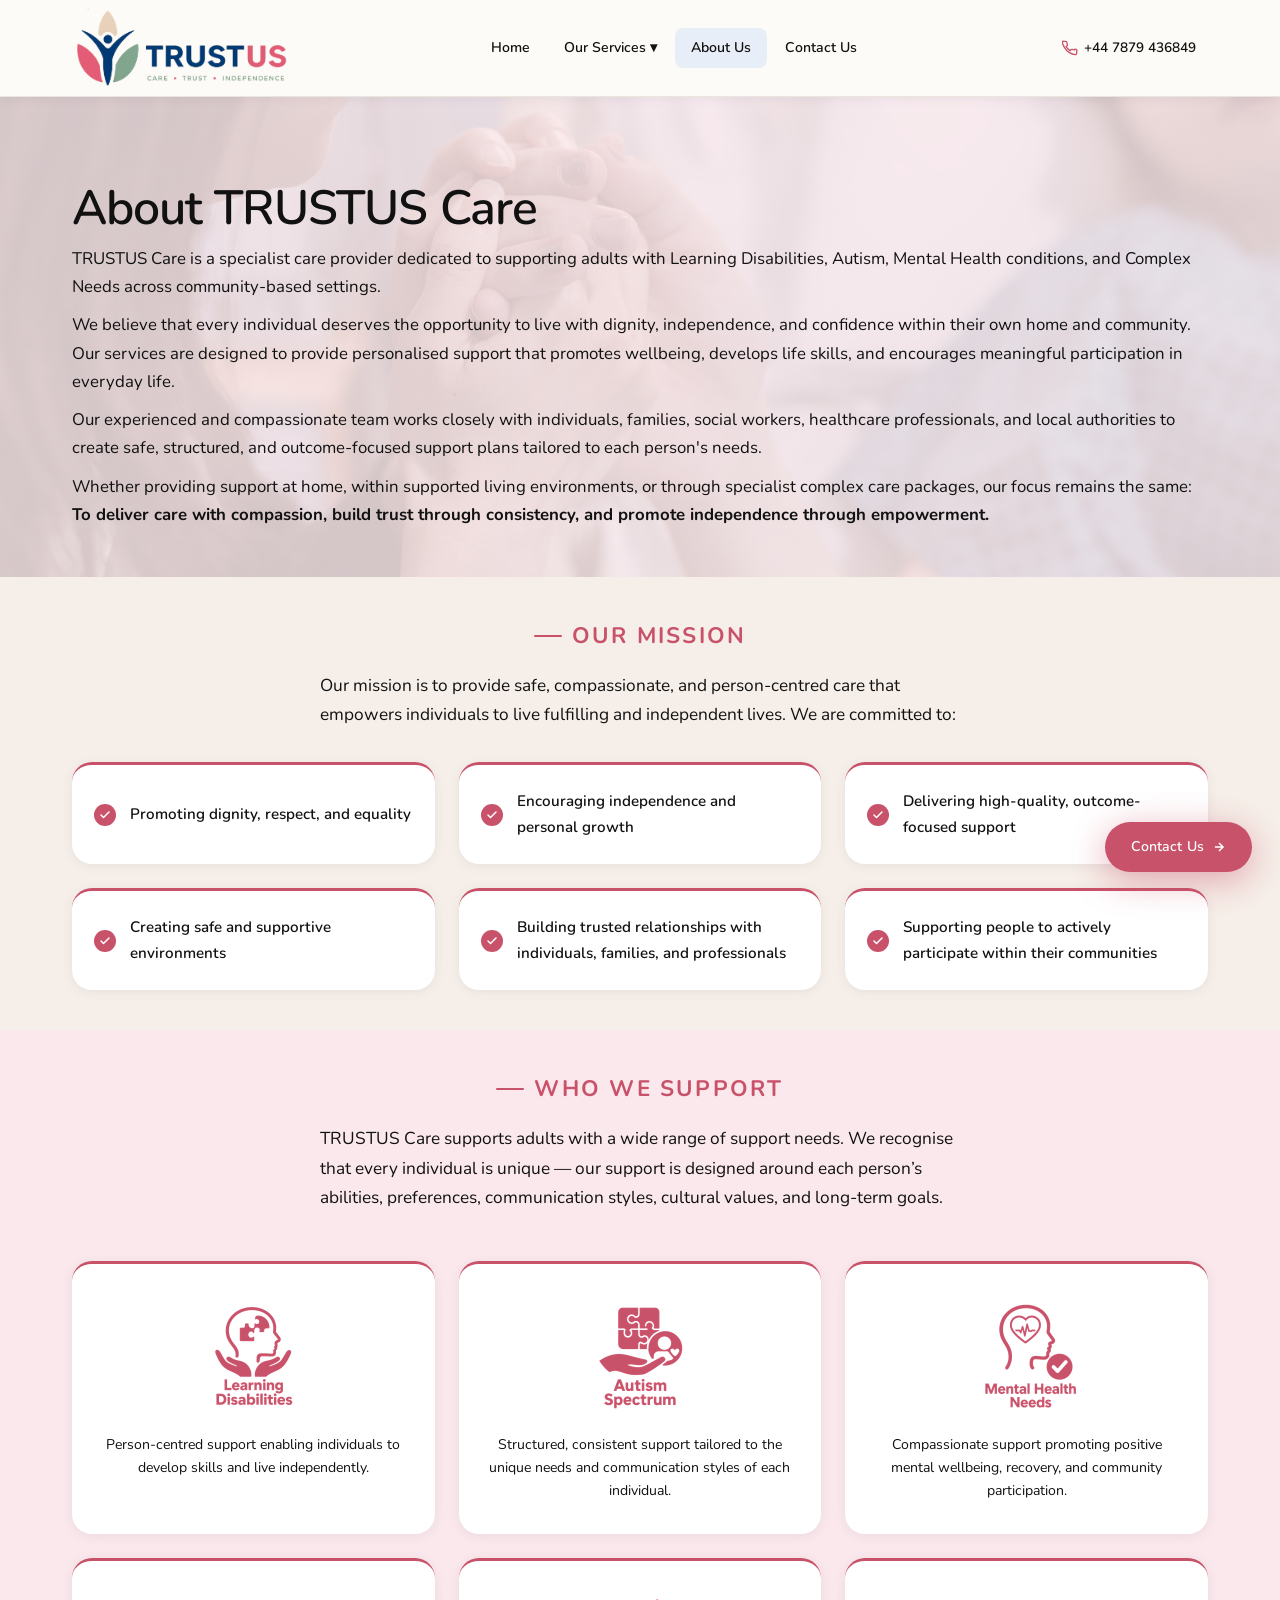
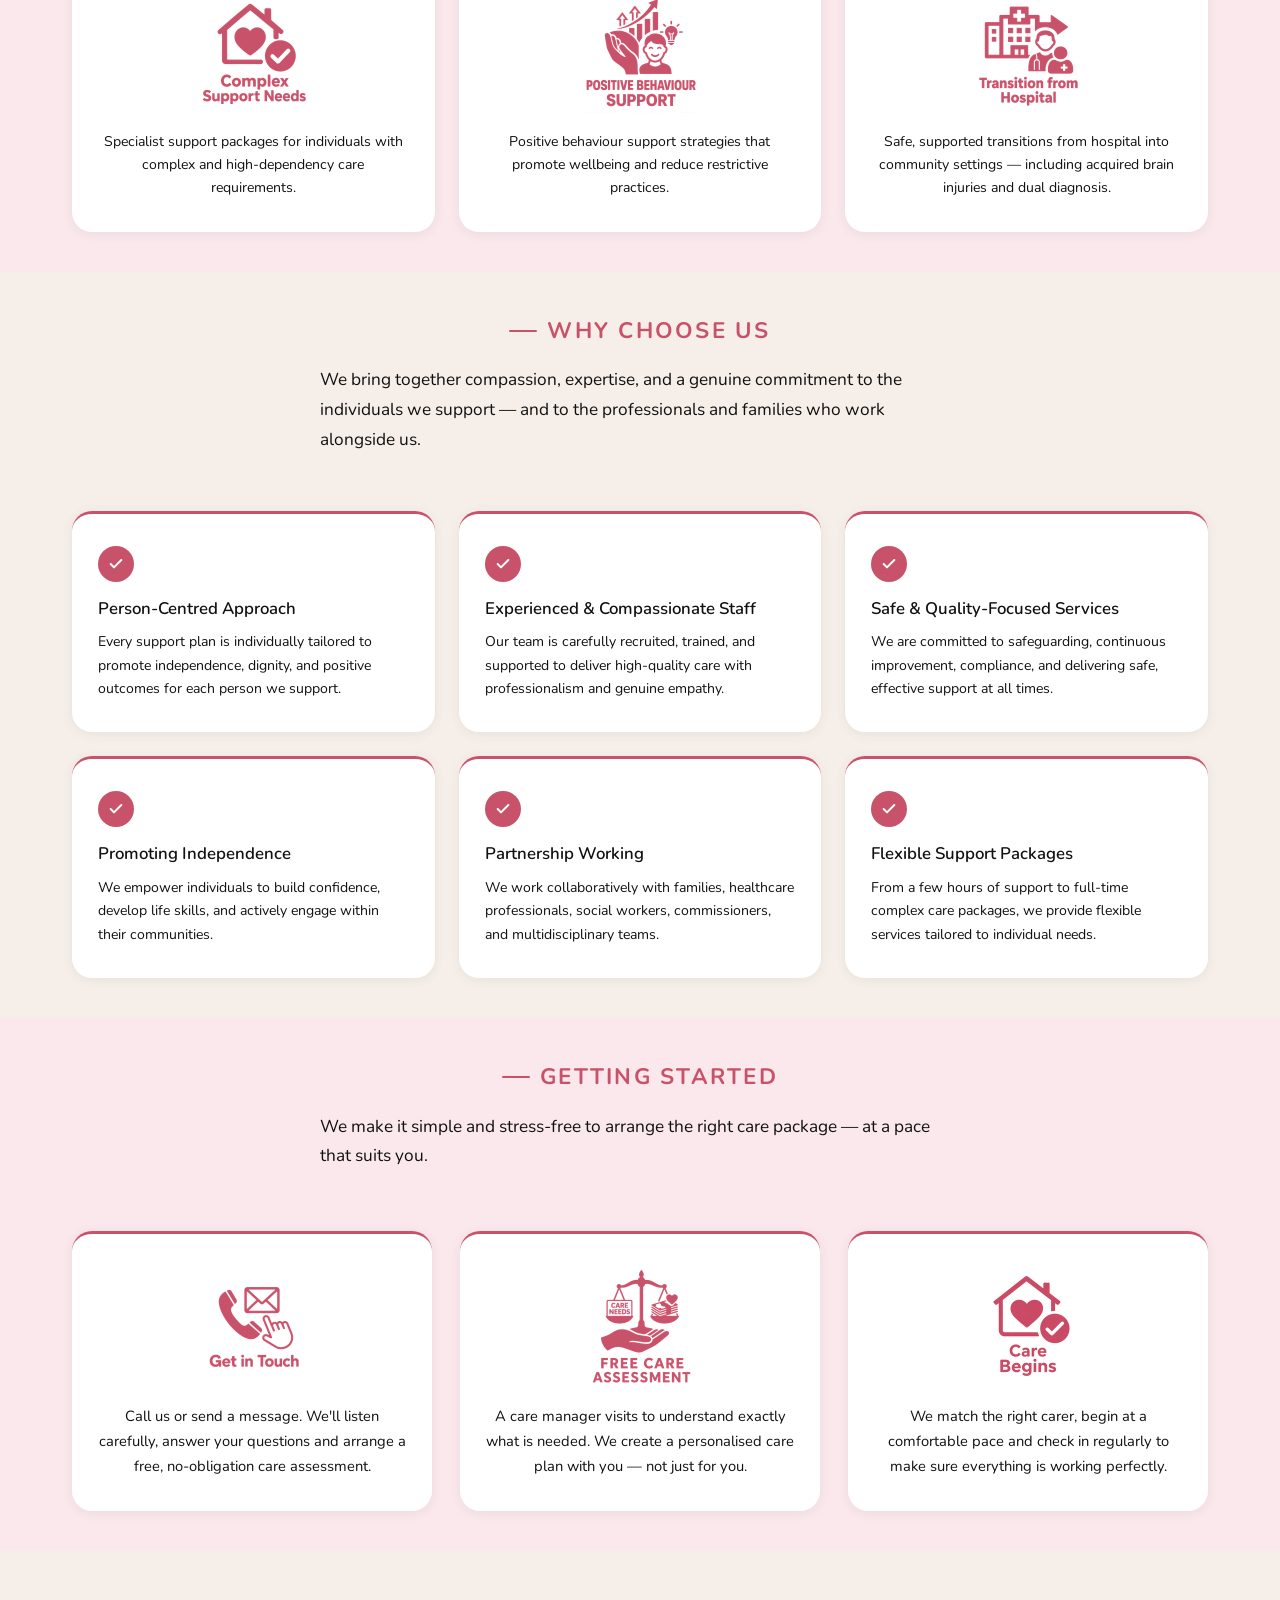
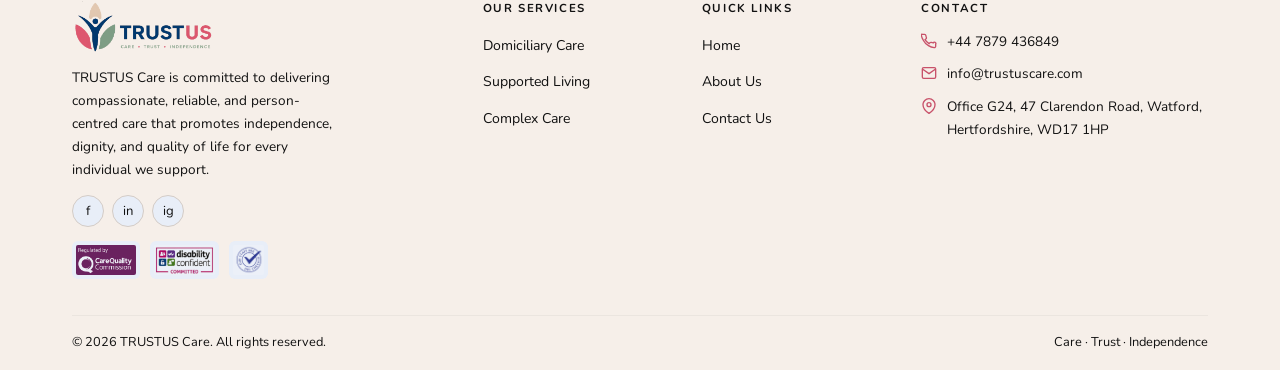
==== about-us.html @ 7d9f395f "update contact phone and office address" ====
<!DOCTYPE html>
<html lang="en">
<head>
  <meta charset="UTF-8">
  <meta name="viewport" content="width=device-width, initial-scale=1.0">
  <title>About Us &mdash; TRUSTUS Care</title>
  <link rel="preconnect" href="https://fonts.googleapis.com">
  <link rel="preconnect" href="https://fonts.gstatic.com" crossorigin>
  <link href="https://fonts.googleapis.com/css2?family=Nunito:wght@300;400;500;600;700&display=swap" rel="stylesheet">
  <link rel="icon" type="image/png" sizes="32x32" href="images/favicon-32.png">
  <link rel="apple-touch-icon" sizes="180x180" href="images/favicon-180.png">
  <link rel="stylesheet" href="css/styles.css?v=4">
</head>
<body>

<!-- NAV -->
<nav class="nav">
  <div class="nav-inner">
    <a class="nav-logo" href="index.html"><img src="images/logo.png" alt="TRUSTUS Care"></a>
    <ul class="nav-links">
      <li><a href="index.html">Home</a></li>
      <li class="has-dropdown">
        <button>Our Services &#9662;</button>
        <div class="dropdown-menu">
          <a href="domiciliary-care.html">Domiciliary Care</a>
          <a href="supported-living.html">Supported Living</a>
          <a href="complex-care.html">Complex Care</a>
        </div>
      </li>
      <li><a href="about-us.html" class="active">About Us</a></li>
      <li><a href="contact-us.html">Contact Us</a></li>
    </ul>
    <div class="nav-actions">
      <a class="nav-phone" href="tel:+44 7879 436849">
        <svg width="16" height="16" fill="none" stroke="currentColor" stroke-width="2" viewBox="0 0 24 24"><path d="M22 16.92v3a2 2 0 01-2.18 2 19.79 19.79 0 01-8.63-3.07A19.5 19.5 0 013.4 10.81 19.79 19.79 0 01.33 2.22 2 2 0 012.31 2h3a2 2 0 012 1.72 12.84 12.84 0 00.7 2.81 2 2 0 01-.45 2.11L6.09 9.91a16 16 0 006 6l1.27-1.27a2 2 0 012.11-.45 12.84 12.84 0 002.81.7A2 2 0 0122 16.92z"/></svg>
        +44 7879 436849
      </a>
      <button class="hamburger" id="hamburger" aria-label="Open menu"><span></span><span></span><span></span></button>
    </div>
  </div>
</nav>

<!-- MOBILE NAV -->
<div class="mobile-nav" id="mobileNav">
  <div class="mobile-nav-header">
    <img src="images/logo.png" alt="TRUSTUS Care">
    <button class="mobile-nav-close" id="mobileClose">&times;</button>
  </div>
  <nav class="mobile-nav-links">
    <a href="index.html">Home</a>
    <button id="mobileServicesBtn">Our Services &#9662;</button>
    <div class="mobile-submenu" id="mobileSubmenu">
      <a href="domiciliary-care.html">Domiciliary Care</a>
      <a href="supported-living.html">Supported Living</a>
      <a href="complex-care.html">Complex Care</a>
    </div>
    <a href="about-us.html">About Us</a>
    <a href="contact-us.html">Contact Us</a>
  </nav>
  <div class="mobile-nav-actions">
    <a href="tel:+44 7879 436849" class="btn-secondary btn-lg">Call Us Now</a>
  </div>
</div>

<!-- PAGE HERO -->
<section class="page-hero">
  <div class="page-hero-slides">
    <div class="page-hero-slide active" style="background-image:url('images/care-new6.jpg')"></div>
    <div class="page-hero-slide" style="background-image:url('images/care-new7.jpg')"></div>
    <div class="page-hero-slide" style="background-image:url('images/care-new8.jpg')"></div>
  </div>
  <div class="page-hero-overlay"></div>
  <div class="page-hero-content">
    <h1>About TRUSTUS Care</h1>
    <p>TRUSTUS Care is a specialist care provider dedicated to supporting adults with Learning Disabilities, Autism, Mental Health conditions, and Complex Needs across community-based settings.</p>
    <p>We believe that every individual deserves the opportunity to live with dignity, independence, and confidence within their own home and community. Our services are designed to provide personalised support that promotes wellbeing, develops life skills, and encourages meaningful participation in everyday life.</p>
    <p>Our experienced and compassionate team works closely with individuals, families, social workers, healthcare professionals, and local authorities to create safe, structured, and outcome-focused support plans tailored to each person's needs.</p>
    <p>Whether providing support at home, within supported living environments, or through specialist complex care packages, our focus remains the same: <strong>To deliver care with compassion, build trust through consistency, and promote independence through empowerment.</strong></p>
  </div>
</section>

<!-- OUR MISSION -->
<section class="section" style="background:var(--bg-soft);">
  <div class="container">
    <div class="section-header">
      <span class="eyebrow">Our Mission</span>
      <p>Our mission is to provide safe, compassionate, and person-centred care that empowers individuals to live fulfilling and independent lives. We are committed to:</p>
    </div>
    <div class="check-cards-grid" style="margin-top:32px;">
      <div class="check-card">Promoting dignity, respect, and equality</div>
      <div class="check-card">Encouraging independence and personal growth</div>
      <div class="check-card">Delivering high-quality, outcome-focused support</div>
      <div class="check-card">Creating safe and supportive environments</div>
      <div class="check-card">Building trusted relationships with individuals, families, and professionals</div>
      <div class="check-card">Supporting people to actively participate within their communities</div>
    </div>
  </div>
</section>

<!-- WHO WE SUPPORT -->
<section class="section" style="background:var(--terracotta-soft);">
  <div class="container">
    <div class="section-header">
      <span class="eyebrow">Who We Support</span>
      <p>TRUSTUS Care supports adults with a wide range of support needs. We recognise that every individual is unique &mdash; our support is designed around each person&rsquo;s abilities, preferences, communication styles, cultural values, and long-term goals.</p>
    </div>
    <div class="support-grid" style="margin-top:48px;">
      <div class="support-card">
        <img src="images/icon-learning.png" alt="">
        <p>Person-centred support enabling individuals to develop skills and live independently.</p>
      </div>
      <div class="support-card">
        <img src="images/icon-autism.png" alt="">
        <p>Structured, consistent support tailored to the unique needs and communication styles of each individual.</p>
      </div>
      <div class="support-card">
        <img src="images/icon-mental-health.png" alt="">
        <p>Compassionate support promoting positive mental wellbeing, recovery, and community participation.</p>
      </div>
      <div class="support-card">
        <img src="images/icon-complex-support.png" alt="">
        <p>Specialist support packages for individuals with complex and high-dependency care requirements.</p>
      </div>
      <div class="support-card">
        <img src="images/icon-behaviour.png" alt="">
        <p>Positive behaviour support strategies that promote wellbeing and reduce restrictive practices.</p>
      </div>
      <div class="support-card">
        <img src="images/icon-transition.png" alt="">
        <p>Safe, supported transitions from hospital into community settings &mdash; including acquired brain injuries and dual diagnosis.</p>
      </div>
    </div>
  </div>
</section>

<!-- WHY CHOOSE US -->
<section class="section" style="background:var(--bg-soft);">
  <div class="container">
    <div class="section-header">
      <span class="eyebrow">Why Choose Us</span>
      <p>We bring together compassion, expertise, and a genuine commitment to the individuals we support &mdash; and to the professionals and families who work alongside us.</p>
    </div>
    <div class="values-grid">
      <div class="value-card">
        <h4>Person-Centred Approach</h4>
        <p>Every support plan is individually tailored to promote independence, dignity, and positive outcomes for each person we support.</p>
      </div>
      <div class="value-card">
        <h4>Experienced &amp; Compassionate Staff</h4>
        <p>Our team is carefully recruited, trained, and supported to deliver high-quality care with professionalism and genuine empathy.</p>
      </div>
      <div class="value-card">
        <h4>Safe &amp; Quality-Focused Services</h4>
        <p>We are committed to safeguarding, continuous improvement, compliance, and delivering safe, effective support at all times.</p>
      </div>
      <div class="value-card">
        <h4>Promoting Independence</h4>
        <p>We empower individuals to build confidence, develop life skills, and actively engage within their communities.</p>
      </div>
      <div class="value-card">
        <h4>Partnership Working</h4>
        <p>We work collaboratively with families, healthcare professionals, social workers, commissioners, and multidisciplinary teams.</p>
      </div>
      <div class="value-card">
        <h4>Flexible Support Packages</h4>
        <p>From a few hours of support to full-time complex care packages, we provide flexible services tailored to individual needs.</p>
      </div>
    </div>
  </div>
</section>



<!-- GETTING STARTED -->
<section class="section" style="background:var(--terracotta-soft);">
  <div class="container">
    <div class="section-header">
      <span class="eyebrow">Getting Started</span>
      <p>We make it simple and stress-free to arrange the right care package &mdash; at a pace that suits you.</p>
    </div>
    <div class="process-grid">
      <div class="process-step">
        <div class="step-num">1</div>
        <div class="process-step-icon"><img src="images/icon-get-in-touch.png" alt=""></div>
        <p>Call us or send a message. We'll listen carefully, answer your questions and arrange a free, no-obligation care assessment.</p>
      </div>
      <div class="process-step">
        <div class="step-num">2</div>
        <div class="process-step-icon"><img src="images/icon-free-assessment.png" alt=""></div>
        <p>A care manager visits to understand exactly what is needed. We create a personalised care plan with you &mdash; not just for you.</p>
      </div>
      <div class="process-step">
        <div class="step-num">3</div>
        <div class="process-step-icon"><img src="images/icon-care-begins-2.png" alt=""></div>
        <p>We match the right carer, begin at a comfortable pace and check in regularly to make sure everything is working perfectly.</p>
      </div>
    </div>
  </div>
</section>


<!-- FOOTER -->
<footer class="footer">
  <div class="container">
    <div class="footer-grid">
      <div class="footer-brand">
        <img src="images/logo.png" alt="TRUSTUS Care" class="footer-logo-img">
        <p>TRUSTUS Care is committed to delivering compassionate, reliable, and person-centred care that promotes independence, dignity, and quality of life for every individual we support.</p>
        <div class="social-links">
          <a href="#" class="social-link" aria-label="Facebook">f</a>
          <a href="#" class="social-link" aria-label="LinkedIn">in</a>
          <a href="#" class="social-link" aria-label="Instagram">ig</a>
        </div>
        <div class="footer-badges">
          <img src="images/badge-cqc.png" alt="Regulated by Care Quality Commission" class="footer-badge">
          <img src="images/badge-disability.png" alt="Disability Confident Committed" class="footer-badge">
          <img src="images/badge-dbs.png" alt="DBS Checked" class="footer-badge">
        </div>
      </div>
      <div class="footer-col">
        <h5>Our Services</h5>
        <ul>
          <li><a href="domiciliary-care.html">Domiciliary Care</a></li>
          <li><a href="supported-living.html">Supported Living</a></li>
          <li><a href="complex-care.html">Complex Care</a></li>
        </ul>
      </div>
      <div class="footer-col">
        <h5>Quick Links</h5>
        <ul>
          <li><a href="index.html">Home</a></li>
          <li><a href="about-us.html">About Us</a></li>
          <li><a href="contact-us.html">Contact Us</a></li>
        </ul>
      </div>
      <div class="footer-col">
        <h5>Contact</h5>
        <div class="footer-contact">
          <div class="footer-contact-item">
            <svg width="16" height="16" fill="none" stroke="currentColor" stroke-width="2" viewBox="0 0 24 24"><path d="M22 16.92v3a2 2 0 01-2.18 2 19.79 19.79 0 01-8.63-3.07A19.5 19.5 0 013.4 10.81 19.79 19.79 0 01.33 2.22 2 2 0 012.31 2h3a2 2 0 012 1.72 12.84 12.84 0 00.7 2.81 2 2 0 01-.45 2.11L6.09 9.91a16 16 0 006 6l1.27-1.27a2 2 0 012.11-.45 12.84 12.84 0 002.81.7A2 2 0 0122 16.92z"/></svg>
            <a href="tel:+44 7879 436849">+44 7879 436849</a>
          </div>
          <div class="footer-contact-item">
            <svg width="16" height="16" fill="none" stroke="currentColor" stroke-width="2" viewBox="0 0 24 24"><path d="M4 4h16c1.1 0 2 .9 2 2v12c0 1.1-.9 2-2 2H4c-1.1 0-2-.9-2-2V6c0-1.1.9-2 2-2z"/><polyline points="22,6 12,13 2,6"/></svg>
            <a href="mailto:info@trustuscare.com">info@trustuscare.com</a>
          </div>
          <div class="footer-contact-item">
            <svg width="16" height="16" fill="none" stroke="currentColor" stroke-width="2" viewBox="0 0 24 24"><path d="M21 10c0 7-9 13-9 13s-9-6-9-13a9 9 0 0118 0z"/><circle cx="12" cy="10" r="3"/></svg>
            <span>Office G24, 47 Clarendon Road, Watford, Hertfordshire, WD17 1HP</span>
          </div>
        </div>
      </div>
    </div>
    <div class="footer-bottom">
      <p>&copy; 2026 TRUSTUS Care. All rights reserved.</p>
      <p>Care &middot; Trust &middot; Independence</p>
    </div>
  </div>
</footer>

<div class="lightbox" id="lightbox">
  <button class="lightbox-close" id="lightboxClose">&times;</button>
  <button class="lightbox-prev" id="lightboxPrev">&#8249;</button>
  <img class="lightbox-img" id="lightboxImg" src="" alt="">
  <button class="lightbox-next" id="lightboxNext">&#8250;</button>
  <span class="lightbox-counter" id="lightboxCounter"></span>
</div>

<a href="contact-us.html" class="float-cta">Contact Us <svg width="14" height="14" fill="none" stroke="currentColor" stroke-width="2.5" viewBox="0 0 24 24"><path d="M5 12h14M12 5l7 7-7 7"/></svg></a>
<script src="js/main.js"></script>
</body>
</html>
---- css/styles.css ----
/* ============================================================
   TRUSTUS Care — styles.css  (redesign-v2)
   Navy #1C2B4A · Rose #C8526A · Blush #FAE8EC
   ============================================================ */

/* ── Reset & Base ───────────────────────────────────────────── */
*, *::before, *::after { box-sizing: border-box; margin: 0; padding: 0; }

:root {
  --navy:           #111111;
  --navy-deep:      #111D33;
  --forest:         #111111;
  --navy-soft:      #E8EEF8;
  --terracotta:     #C8526A;
  --terracotta-deep:#b04460;
  --terracotta-soft:#FAE8EC;
  --sage:           #E07A90;
  --sage-soft:      #FAE8EC;
  --beige:          #E07A90;
  --cream:          #FDF8F5;
  --ink:            #111111;
  --ink-2:          #111111;
  --ink-3:          #111111;
  --mute:           #444444;
  --bg:             #FDF8F5;
  --bg-soft:        #F6EFE9;
  --line:           #EBE5DF;
  --line-2:         #D4CCC6;
  --radius-sm:      6px;
  --radius:         12px;
  --radius-lg:      20px;
  --shadow-sm:      0 2px 12px rgba(28,43,74,.07);
  --shadow-md:      0 8px 32px rgba(28,43,74,.12);
  --shadow-lg:      0 20px 60px rgba(28,43,74,.18);
  --transition:     0.28s cubic-bezier(0.4, 0, 0.2, 1);
}

html { scroll-behavior: smooth; scroll-padding-top: 88px; overflow-x: hidden; }

body {
  font-family: 'Nunito', sans-serif;
  font-size: 17px;
  line-height: 1.68;
  color: var(--ink);
  background: var(--bg);
  -webkit-font-smoothing: antialiased;
  overflow-x: hidden;
}

img { max-width: 100%; display: block; }
a { color: inherit; text-decoration: none; }
ul { list-style: none; }
button { font-family: inherit; cursor: pointer; border: none; background: none; }

/* ── Typography ─────────────────────────────────────────────── */
h1 {
  font-family: 'Nunito', sans-serif;
  font-size: clamp(2.4rem, 5vw, 4rem);
  font-weight: 600; line-height: 1.1; letter-spacing: -0.02em;
}
h1 em { font-style: italic; color: var(--beige); }

h2 {
  font-family: 'Nunito', sans-serif;
  font-size: clamp(1.9rem, 3.2vw, 2.7rem);
  font-weight: 600; line-height: 1.18; letter-spacing: -0.02em;
}

h3 { font-family: 'Nunito', sans-serif; font-size: 1.3rem; font-weight: 600; line-height: 1.3; }
h4 { font-family: 'Nunito', sans-serif; font-size: 1.05rem; font-weight: 600; line-height: 1.35; }
h5 { font-family: 'Nunito', sans-serif; font-size: 0.72rem; font-weight: 700; text-transform: uppercase; letter-spacing: 0.14em; }

.eyebrow {
  display: inline-flex; align-items: center; gap: 10px;
  font-size: 1.4rem; font-weight: 700;
  text-transform: uppercase; letter-spacing: 0.1em;
  color: var(--terracotta); margin-bottom: 16px;
}
.eyebrow::before {
  content: '';
  display: inline-block; width: 28px; height: 2px;
  background: currentColor; border-radius: 2px; flex-shrink: 0;
}

/* ── Layout ─────────────────────────────────────────────────── */
.container { max-width: 1200px; margin: 0 auto; padding: 0 32px; }
.section    { padding: 40px 0; }
.section-sm { padding: 64px 0; }

.section-navy {
  background: var(--sage-soft);
}
.section-navy .section-header h2,
.section-navy .process-step h4 { color: var(--navy); }
.section-navy .section-header p,
.section-navy .process-step p  { color: var(--ink-3); }
.section-navy .eyebrow { color: var(--sage); }
.section-navy .eyebrow::before { background: var(--sage); }
.section-navy .process-step-icon img { filter: none; opacity: 1; }
.section-navy .process-step-icon svg { stroke: var(--sage); }

/* ── Section Header ─────────────────────────────────────────── */
.section-header { max-width: 640px; margin: 0 auto; text-align: center; }
.section-header h2 { color: var(--navy); margin-bottom: 14px; }
.section-header p { color: var(--ink-3); font-size: 1.08rem; line-height: 1.72; text-align: left; }
.section-header-left { max-width: 100%; text-align: left; }

/* ── Buttons ─────────────────────────────────────────────────── */
.btn-primary {
  display: inline-flex; align-items: center; gap: 8px;
  background: var(--terracotta); color: #fff;
  padding: 13px 32px; border-radius: 50px;
  font-size: 0.9rem; font-weight: 600; letter-spacing: 0.01em;
  transition: background var(--transition), transform var(--transition), box-shadow var(--transition);
}
.btn-primary:hover {
  background: var(--terracotta-deep);
  transform: translateY(-2px);
  box-shadow: 0 12px 32px rgba(200,82,106,.42);
}

.btn-secondary {
  display: inline-flex; align-items: center; gap: 8px;
  background: transparent; color: var(--navy);
  border: 1.5px solid var(--line-2);
  padding: 12px 30px; border-radius: 50px;
  font-size: 0.9rem; font-weight: 600; letter-spacing: 0.01em;
  transition: border-color var(--transition), background var(--transition), transform var(--transition);
}
.btn-secondary:hover { border-color: var(--navy); background: var(--navy-soft); transform: translateY(-2px); }

.btn-ghost-dark {
  display: inline-flex; align-items: center; gap: 8px;
  background: transparent; color: #fff;
  border: 1.5px solid rgba(255,255,255,.38);
  padding: 12px 30px; border-radius: 50px;
  font-size: 0.9rem; font-weight: 600; letter-spacing: 0.01em;
  transition: background var(--transition), border-color var(--transition), transform var(--transition);
}
.btn-ghost-dark:hover { background: rgba(255,255,255,.1); border-color: rgba(255,255,255,.7); transform: translateY(-2px); }

.btn-lg { padding: 16px 40px; font-size: 0.95rem; }

/* ── NAV ─────────────────────────────────────────────────────── */
.nav {
  position: sticky; top: 0; z-index: 1000;
  background: rgba(253,251,248,.96);
  backdrop-filter: blur(16px);
  border-bottom: 1px solid var(--line);
  box-shadow: 0 1px 12px rgba(28,43,74,.06);
}
.nav-inner {
  display: flex; align-items: center; justify-content: space-between;
  gap: 24px; height: 96px; padding: 0 32px;
  max-width: 1200px; margin: 0 auto;
}
.nav-logo img { height: 86px; width: auto; object-fit: contain; mix-blend-mode: multiply; }

.nav-links { display: flex; align-items: center; gap: 2px; list-style: none; }
.nav-links > li > a,
.nav-links > li > button {
  display: flex; align-items: center; gap: 4px;
  padding: 8px 16px; border-radius: 8px;
  font-size: 0.88rem; font-weight: 600; color: var(--ink-2);
  transition: background var(--transition), color var(--transition);
  white-space: nowrap;
}
.nav-links > li > a:hover,
.nav-links > li > button:hover,
.nav-links > li > a.active { background: var(--navy-soft); color: var(--navy); }

/* Dropdown */
.has-dropdown { position: relative; }
.dropdown-menu {
  position: absolute; top: 100%; left: 0;
  background: #fff; border: 1px solid var(--line);
  border-radius: var(--radius); box-shadow: var(--shadow-md);
  min-width: 224px; padding: 8px; padding-top: 16px;
  opacity: 0; visibility: hidden; transform: translateY(-6px);
  transition: opacity var(--transition), transform var(--transition), visibility var(--transition);
  z-index: 200;
}
.has-dropdown:hover .dropdown-menu,
.has-dropdown.open .dropdown-menu { opacity: 1; visibility: visible; transform: translateY(0); }
.dropdown-menu a {
  display: block; padding: 10px 14px; border-radius: 8px;
  font-size: 0.87rem; font-weight: 600; color: var(--ink-2);
  transition: background var(--transition), color var(--transition);
}
.dropdown-menu a:hover { background: var(--navy-soft); color: var(--navy); }

.nav-actions { display: flex; align-items: center; gap: 10px; flex-shrink: 0; }
.nav-phone {
  display: flex; align-items: center; gap: 6px;
  font-size: 0.85rem; font-weight: 600; color: var(--ink-2);
  padding: 8px 12px; border-radius: 8px; white-space: nowrap;
  transition: color var(--transition);
}
.nav-phone:hover { color: var(--navy); }
.nav-phone svg { color: var(--terracotta); flex-shrink: 0; }

.hamburger { display: none; flex-direction: column; gap: 5px; padding: 8px; border-radius: 6px; }
.hamburger span { display: block; width: 22px; height: 2px; background: var(--ink); border-radius: 2px; transition: var(--transition); }

/* ── MOBILE NAV ─────────────────────────────────────────────── */
.mobile-nav {
  display: none; position: fixed; inset: 0; z-index: 2000;
  background: #fff; flex-direction: column;
  padding: 24px 24px 40px; overflow-y: auto;
}
.mobile-nav.open { display: flex; }
.mobile-nav-header {
  display: flex; justify-content: space-between; align-items: center;
  margin-bottom: 32px; padding-bottom: 20px;
  border-bottom: 1px solid var(--line);
}
.mobile-nav-header img { height: 44px; width: auto; }
.mobile-nav-close {
  width: 40px; height: 40px; border-radius: 50%;
  background: var(--bg-soft); display: flex; align-items: center; justify-content: center;
  font-size: 1.4rem; color: var(--ink); font-weight: 300; cursor: pointer;
}
.mobile-nav-links { flex: 1; }
.mobile-nav-links a,
.mobile-nav-links button {
  display: flex; align-items: center; justify-content: space-between;
  padding: 16px 4px; font-size: 1.05rem; font-weight: 600; color: var(--ink);
  border-bottom: 1px solid var(--line); width: 100%; text-align: left;
}
.mobile-submenu { display: none; padding: 8px 0 8px 16px; }
.mobile-submenu.open { display: block; }
.mobile-submenu a {
  font-size: 0.95rem; color: var(--ink-3); font-weight: 500;
  padding: 10px 4px; border-bottom: 1px solid var(--line);
  justify-content: flex-start;
}
.mobile-submenu a:last-child { border-bottom: none; }
.mobile-nav-actions { margin-top: 32px; display: flex; flex-direction: column; gap: 12px; }
.mobile-nav-actions .btn-primary,
.mobile-nav-actions .btn-secondary { justify-content: center; text-align: center; }

/* ── EYEBROW LARGE (section title variant) ──────────────────── */
.eyebrow-lg {
  font-size: 1.05rem;
  letter-spacing: 0.12em;
  margin-bottom: 16px;
}
.eyebrow-lg::before { width: 36px; height: 3px; }

/* ── HERO (SPLIT LAYOUT) ────────────────────────────────────── */
.hero {
  display: grid;
  grid-template-columns: 56% 44%;
  min-height: 680px;
  overflow: hidden;
}

/* ── HERO FULL-WIDTH VARIANT ────────────────────────────────── */
.hero.hero-full {
  display: flex;
  align-items: center;
  min-height: 560px;
  position: relative;
  overflow: hidden;
}
.hero-full .hero-slides { position: absolute; inset: 0; z-index: 0; }
.hero-full .hero-slide {
  opacity: 0; transition: opacity 1.4s ease;
  background-position: center center; background-size: cover;
}
.hero-full .hero-slide.active { opacity: 1; }
.hero-full .hero-overlay {
  display: block; position: absolute; inset: 0;
  background: rgba(250, 232, 236, 0.85);
  z-index: 1;
}
.hero-full-content {
  position: relative; z-index: 2;
  display: flex; flex-direction: column; align-items: flex-start;
  text-align: left;
  max-width: 1200px; width: 100%;
  padding: 80px 32px;
  margin: 0 auto;
}
.hero-full-content h1 {
  font-family: 'Nunito', sans-serif;
  color: var(--navy);
  font-size: clamp(2rem, 3.5vw, 2.8rem);
  margin-bottom: 22px;
}
.hero-full-content .eyebrow { color: var(--terracotta); }
.hero-lead,
.hero-body {
  font-size: 1rem; color: var(--navy);
  font-family: 'Nunito', sans-serif; font-weight: 500;
  line-height: 1.8;
}
.hero-lead { margin-bottom: 16px; }
.hero-body { margin-bottom: 0; }

/* icon-box SVG icon support (How It Works) */
.icon-box .process-step-icon {
  width: 80px; height: 80px; margin: 0 auto 18px;
}
.icon-box .process-step-icon svg {
  width: 100%; height: 100%; stroke: var(--terracotta);
}

.hero-left {
  background: var(--sage-soft);
  display: flex; align-items: center;
  padding: 88px 72px 88px 80px;
  position: relative;
}
.hero-left::after {
  content: '';
  position: absolute; top: 0; right: -32px;
  width: 64px; height: 100%;
  background: var(--sage-soft);
  clip-path: polygon(0 0, 0 100%, 100% 100%);
  z-index: 2;
}

.hero-right {
  position: relative; overflow: hidden;
}
.hero-slides { position: absolute; inset: 0; z-index: 0; }
.hero-slide {
  position: absolute; inset: 0;
  background-size: cover; background-position: center;
  opacity: 0; transition: opacity 1.4s ease;
}
.hero-slide.active { opacity: 1; }
.hero-overlay { display: none; }

.hero-content { position: relative; z-index: 1; }
.hero-content .eyebrow { color: var(--terracotta); }
.hero-content .eyebrow::before { background: var(--terracotta); }
.hero-content h1 { color: var(--navy); margin-bottom: 22px; }
.hero-content p { color: var(--ink-2); font-size: 1.05rem; max-width: 520px; margin-bottom: 36px; line-height: 1.72; }

.hero-cta { display: flex; gap: 14px; flex-wrap: wrap; margin-bottom: 44px; }

.hero-trust {
  display: flex; gap: 24px; flex-wrap: wrap;
  padding-top: 32px; border-top: 1px solid var(--line);
}
.hero-trust-item {
  display: flex; align-items: center; gap: 7px;
  font-size: 0.82rem; font-weight: 600; color: var(--ink-3);
  letter-spacing: 0.01em;
}
.hero-trust-item svg { color: var(--terracotta); flex-shrink: 0; }

/* Hero services list (domiciliary page) */
.hero-services-label { font-weight: 700; color: var(--navy); margin-top: 18px; margin-bottom: 8px; font-size: 0.97rem; }
.hero-checklist { max-width: 560px; }
.hero-checklist li { color: var(--navy); font-size: 0.93rem; }

/* Page hero (inner pages) */
.page-hero {
  position: relative; overflow: hidden;
  min-height: 480px; display: flex; align-items: flex-end;
}
.page-hero-slides { position: absolute; inset: 0; z-index: 0; }
.page-hero-slide {
  position: absolute; inset: 0;
  background-size: cover; background-position: center;
  opacity: 0; transition: opacity 1.4s ease;
}
.page-hero-slide.active { opacity: 1; }
.page-hero-overlay {
  position: absolute; inset: 0;
  background: rgba(250, 232, 236, 0.85);
  z-index: 1;
}
.page-hero-content {
  position: relative; z-index: 2;
  max-width: 1200px; margin: 0 auto; padding: 48px 32px;
  width: 100%;
}
.breadcrumb {
  display: flex; align-items: center; gap: 8px;
  font-size: 0.8rem; font-weight: 600; color: rgba(255,255,255,.6);
  margin-bottom: 12px;
}
.breadcrumb a { color: rgba(255,255,255,.6); transition: color var(--transition); }
.breadcrumb a:hover { color: #fff; }
.breadcrumb-sep { color: rgba(255,255,255,.35); }
.page-hero-content h1 { color: var(--navy); font-size: clamp(2rem, 4vw, 3rem); }
.page-hero-content p { color: var(--ink-2); margin-top: 10px; font-size: 1.05rem; }

/* ── SERVICE CARDS ──────────────────────────────────────────── */
.services-section { background: var(--bg); }
.services-grid { display: grid; grid-template-columns: repeat(3, 1fr); gap: 28px; margin-top: 0; }

.service-card {
  background: #fff; border-radius: var(--radius-lg); overflow: hidden;
  box-shadow: var(--shadow-sm);
  border-top: 3px solid var(--terracotta);
  transition: transform 0.35s ease, box-shadow 0.35s ease;
  display: flex; flex-direction: column;
  position: relative;
}
.service-card:hover { transform: translateY(-10px); box-shadow: var(--shadow-lg); }

.service-num {
  position: absolute; top: 0; right: 16px;
  font-family: 'Nunito', sans-serif;
  font-size: 7rem; font-weight: 600;
  line-height: 0.85; color: var(--navy);
  opacity: 0.055; user-select: none; pointer-events: none;
  z-index: 1;
}

.service-card-img { aspect-ratio: 3/2; overflow: hidden; position: relative; z-index: 0; }
.service-card-img img { width: 100%; height: 100%; object-fit: cover; transition: transform 0.6s ease; }
.service-card:hover .service-card-img img { transform: scale(1.06); }

.service-card-body { padding: 32px 28px; flex: 1; display: flex; flex-direction: column; align-items: center; text-align: center; position: relative; z-index: 2; }
.service-icon { width: 160px; height: 160px; margin-bottom: 20px; }
.service-icon img { width: 100%; height: 100%; object-fit: contain; }
.service-card-body h3 { color: var(--navy); margin-bottom: 6px; font-size: 1.2rem; }
.service-subtitle { font-size: 0.7rem; font-weight: 700; text-transform: uppercase; letter-spacing: 0.14em; color: var(--terracotta); margin-bottom: 10px; }
.service-card-body p { color: var(--ink-3); font-size: 0.92rem; line-height: 1.66; flex: 1; margin-bottom: 22px; }
.service-link {
  display: inline-flex; align-items: center; gap: 6px;
  font-size: 0.88rem; font-weight: 700; color: var(--navy);
  transition: gap var(--transition), color var(--transition);
}
.service-link:hover { gap: 12px; color: var(--terracotta); }

/* ── ICON BOXES (Why Choose Us) ─────────────────────────────── */
.icon-boxes-4 { display: grid; grid-template-columns: repeat(4, 1fr); gap: 24px; margin-top: 0; }
.icon-boxes-6 { display: grid; grid-template-columns: repeat(3, 1fr); gap: 24px; margin-top: 0; }

.icon-box {
  background: #fff; border-radius: var(--radius-lg); padding: 32px 26px;
  text-align: center; min-width: 0;
  box-shadow: var(--shadow-sm);
  border-top: 3px solid var(--terracotta);
  transition: transform 0.3s ease, box-shadow 0.3s ease;
}
.icon-box:hover { transform: translateY(-6px); box-shadow: var(--shadow-md); }
.icon-box img { width: 120px; height: 120px; object-fit: contain; margin: 0 auto 18px; }
.icon-box h4 { font-size: 1rem; color: var(--navy); margin-bottom: 10px; }
.icon-box p { font-size: 0.88rem; color: var(--ink-3); line-height: 1.62; }

/* ── PROCESS STEPS (How It Works) ───────────────────────────── */
.process-grid { display: grid; grid-template-columns: repeat(3, 1fr); gap: 28px; margin-top: 60px; }
.process-step {
  background: #fff; border-radius: var(--radius-lg); padding: 32px 26px;
  text-align: center; min-width: 0; box-shadow: var(--shadow-sm);
  border-top: 3px solid var(--terracotta);
  transition: transform 0.3s ease, box-shadow 0.3s ease;
}
.process-step:hover { transform: translateY(-6px); box-shadow: var(--shadow-md); }
.process-step-icon { margin: 0 auto 24px; }
.step-num { display: none; }
.process-step-icon { width: 120px; height: 120px; margin-bottom: 18px; }
.process-step-icon img { width: 100%; height: 100%; object-fit: contain; }
.process-step-icon svg { width: 100%; height: 100%; }
.process-step h4 { margin-bottom: 12px; font-size: 1.1rem; }
.process-step p { font-size: 0.92rem; line-height: 1.7; }

/* How It Works section overrides */
.section-navy .process-step h4 { color: var(--navy); }
.section-navy .process-step p { color: var(--ink-3); }
.section-navy .section-header h2 { color: var(--navy); }
.section-navy .section-header .eyebrow { color: var(--sage); }
.section-navy .section-header .eyebrow::before { background: var(--sage); }

/* ── SUPPORT / WHO WE SUPPORT ───────────────────────────────── */
.support-grid { display: grid; grid-template-columns: repeat(3, 1fr); gap: 24px; margin-top: 56px; }
.support-card {
  background: #fff; border-radius: var(--radius-lg); padding: 32px 26px; text-align: center; min-width: 0;
  box-shadow: var(--shadow-sm);
  border-top: 3px solid var(--terracotta);
  transition: transform 0.3s ease, box-shadow 0.3s ease;
}
.support-card:hover { transform: translateY(-6px); box-shadow: var(--shadow-md); }
.support-card img { width: 120px; height: 120px; object-fit: contain; margin: 0 auto 18px; }
.support-card h4 { color: var(--navy); font-size: 1rem; margin-bottom: 10px; }
.support-card p { font-size: 0.88rem; color: var(--ink-3); line-height: 1.62; }

/* ── VALUES / WHY CHOOSE US ─────────────────────────────────── */
.values-grid { display: grid; grid-template-columns: repeat(3, 1fr); gap: 24px; margin-top: 56px; }
.value-card {
  background: #fff; border-radius: var(--radius-lg); padding: 32px 26px; min-width: 0;
  border-top: 3px solid var(--terracotta);
  box-shadow: var(--shadow-sm);
  transition: transform var(--transition), box-shadow var(--transition);
}
.value-card::before {
  content: ''; display: block;
  width: 36px; height: 36px; border-radius: 50%; margin-bottom: 16px;
  background: var(--terracotta) url("data:image/svg+xml,%3Csvg xmlns='http://www.w3.org/2000/svg' viewBox='0 0 24 24' fill='none' stroke='white' stroke-width='3' stroke-linecap='round' stroke-linejoin='round'%3E%3Cpolyline points='20 6 9 17 4 12'/%3E%3C/svg%3E") center/16px no-repeat;
}
.value-card:hover { transform: translateY(-6px); box-shadow: var(--shadow-md); }
.value-card h4 { color: var(--navy); margin-bottom: 10px; }
.value-card p { font-size: 0.88rem; color: var(--ink-3); line-height: 1.66; }

/* ── ABOUT / CONTENT SECTIONS ───────────────────────────────── */
.about-block { display: grid; grid-template-columns: 1fr 1fr; gap: 72px; align-items: center; }
.about-block.reverse .about-img { order: 2; }
.about-block.reverse .about-text { order: 1; }
.about-img {
  border-radius: var(--radius-lg); overflow: hidden;
  box-shadow: var(--shadow-md);
  position: relative;
}
.about-img::after {
  content: ''; position: absolute;
  bottom: -12px; right: -12px;
  width: 60%; height: 60%;
  background: var(--terracotta-soft);
  border-radius: var(--radius-lg);
  z-index: -1;
}
.about-img img { width: 100%; height: 440px; object-fit: cover; }
.about-text h2 { color: var(--navy); margin-bottom: 18px; }
.about-text p { color: var(--ink-3); line-height: 1.78; margin-bottom: 20px; font-size: 0.97rem; }

.checklist { display: flex; flex-direction: column; gap: 11px; margin-top: 4px; }
.checklist li {
  display: flex; align-items: flex-start; gap: 10px;
  font-size: 0.95rem; color: var(--ink-2); line-height: 1.5;
}
.checklist li::before {
  content: '';
  width: 20px; height: 20px; flex-shrink: 0;
  background: var(--terracotta) url("data:image/svg+xml,%3Csvg xmlns='http://www.w3.org/2000/svg' viewBox='0 0 24 24' fill='none' stroke='white' stroke-width='3' stroke-linecap='round' stroke-linejoin='round'%3E%3Cpolyline points='20 6 9 17 4 12'/%3E%3C/svg%3E") center/12px no-repeat;
  border-radius: 50%; margin-top: 2px;
}

/* ── CHECK CARDS GRID ───────────────────────────────────────── */
.check-cards-grid {
  display: grid; grid-template-columns: 1fr 1fr 1fr; gap: 24px; margin-top: 24px;
}
.check-card {
  display: flex; align-items: center; gap: 14px; min-width: 0;
  background: #fff; border-radius: var(--radius-lg);
  border-top: 3px solid var(--terracotta);
  box-shadow: var(--shadow-sm); padding: 24px 22px;
  font-size: 0.95rem; font-weight: 600; color: var(--ink-2);
  transition: transform var(--transition), box-shadow var(--transition);
}
.check-card:hover { transform: translateY(-6px); box-shadow: var(--shadow-md); }
.check-card::before {
  content: ''; width: 22px; height: 22px; flex-shrink: 0; border-radius: 50%;
  background: var(--terracotta) url("data:image/svg+xml,%3Csvg xmlns='http://www.w3.org/2000/svg' viewBox='0 0 24 24' fill='none' stroke='white' stroke-width='3' stroke-linecap='round' stroke-linejoin='round'%3E%3Cpolyline points='20 6 9 17 4 12'/%3E%3C/svg%3E") center/12px no-repeat;
}

/* ── PROPERTY SECTION ────────────────────────────────────────── */
.property-block {
  display: grid; grid-template-columns: 1fr 1fr; gap: 56px;
  align-items: start; padding: 64px 0;
  border-bottom: 1px solid var(--line);
}
.property-block:last-child { border-bottom: none; }

.property-main-img {
  border-radius: var(--radius-lg); overflow: hidden; cursor: pointer;
  box-shadow: var(--shadow-md); aspect-ratio: 4/3;
}
.property-main-img img { width: 100%; height: 100%; object-fit: cover; transition: transform 0.5s ease; }
.property-main-img:hover img { transform: scale(1.03); }

.property-thumbs { display: grid; grid-template-columns: repeat(4, 1fr); gap: 8px; margin-top: 10px; }
.property-thumb {
  border-radius: 8px; overflow: hidden; cursor: pointer;
  aspect-ratio: 1; border: 2px solid transparent;
  transition: border-color var(--transition);
}
.property-thumb:hover, .property-thumb.active { border-color: var(--terracotta); }
.property-thumb { position: relative; }
.more-overlay {
  position: absolute; inset: 0;
  background: rgba(28,43,74,0.58);
  display: flex; align-items: center; justify-content: center;
  color: #fff; font-family: 'Nunito', sans-serif;
  font-size: 1.3rem; font-weight: 700; letter-spacing: 0.02em;
  border-radius: 6px; pointer-events: none;
}
.property-thumb img { width: 100%; height: 100%; object-fit: cover; }

.property-info h3 { color: var(--navy); margin-bottom: 6px; font-size: 1.4rem; }
.property-address {
  display: flex; align-items: center; gap: 6px;
  font-size: 0.88rem; color: var(--mute); margin-bottom: 18px;
}
.property-info > p { color: var(--ink-3); line-height: 1.75; margin-bottom: 20px; font-size: 0.95rem; }

.property-tags { display: flex; flex-wrap: wrap; gap: 8px; margin-bottom: 20px; }
.property-tag {
  background: var(--navy-soft); color: var(--navy);
  border-radius: 20px; padding: 5px 14px;
  font-size: 0.78rem; font-weight: 600;
}
.property-features { display: flex; flex-direction: column; gap: 9px; margin-bottom: 28px; }
.property-feature-item {
  display: flex; align-items: center; gap: 8px;
  font-size: 0.9rem; color: var(--ink-2);
}
.property-feature-item::before {
  content: '';
  width: 18px; height: 18px; flex-shrink: 0;
  background: var(--sage) url("data:image/svg+xml,%3Csvg xmlns='http://www.w3.org/2000/svg' viewBox='0 0 24 24' fill='none' stroke='white' stroke-width='3' stroke-linecap='round' stroke-linejoin='round'%3E%3Cpolyline points='20 6 9 17 4 12'/%3E%3C/svg%3E") center/10px no-repeat;
  border-radius: 50%;
}

/* ── CTA DARK ────────────────────────────────────────────────── */
.cta-dark { background: var(--forest); padding: 88px 0; }
.cta-dark-inner { display: grid; grid-template-columns: 1fr 1fr; gap: 72px; align-items: start; }
.cta-text h2 { color: #fff; margin-bottom: 16px; }
.cta-text p { color: rgba(255,255,255,.7); font-size: 1rem; line-height: 1.75; margin-bottom: 28px; }
.cta-contact-list { list-style: none; display: flex; flex-direction: column; gap: 13px; }
.cta-contact-list li {
  display: flex; align-items: center; gap: 10px;
  font-size: 0.95rem; color: rgba(255,255,255,.8);
}
.cta-contact-list li a { color: rgba(255,255,255,.8); transition: color var(--transition); }
.cta-contact-list li a:hover { color: #fff; }
.cta-contact-list svg { color: var(--terracotta); flex-shrink: 0; }

.quick-form {
  background: rgba(255,255,255,.05);
  border: 1px solid rgba(255,255,255,.1);
  border-radius: var(--radius-lg); padding: 40px;
}
.quick-form h3 { color: #fff; margin-bottom: 28px; font-size: 1.2rem; }
.form-row { display: grid; grid-template-columns: 1fr 1fr; gap: 14px; }
.form-group { display: flex; flex-direction: column; gap: 6px; margin-bottom: 14px; }
.form-group label { font-size: 0.8rem; font-weight: 600; color: rgba(255,255,255,.65); }
.form-group input,
.form-group select,
.form-group textarea {
  background: rgba(255,255,255,.08); border: 1px solid rgba(255,255,255,.16);
  border-radius: 8px; padding: 11px 14px;
  font-size: 0.92rem; color: #fff; font-family: inherit;
  transition: border-color var(--transition), background var(--transition); width: 100%;
}
.form-group input::placeholder,
.form-group textarea::placeholder { color: rgba(255,255,255,.38); }
.form-group select option { background: var(--navy); color: #fff; }
.form-group input:focus,
.form-group select:focus,
.form-group textarea:focus { outline: none; border-color: var(--terracotta); background: rgba(255,255,255,.12); }
.form-group textarea { resize: vertical; min-height: 100px; }

/* ── FOOTER ─────────────────────────────────────────────────── */
.footer { background: var(--bg-soft); padding: 48px 0 0; }
.footer-grid { display: grid; grid-template-columns: 2fr 1fr 1fr 1.5fr; gap: 28px; padding-bottom: 36px; }

.footer-logo-img {
  height: 56px; width: auto;
  object-fit: contain; margin-bottom: 12px;
  mix-blend-mode: multiply;
}
.footer-brand p { font-size: 0.85rem; color: var(--ink-3); line-height: 1.68; margin-bottom: 14px; max-width: 260px; }

.footer-badges { display: flex; align-items: center; gap: 10px; flex-wrap: wrap; margin-top: 14px; }
.footer-badge { height: 38px; width: auto; object-fit: contain; border-radius: 6px; background: var(--navy-soft); padding: 4px; }

.social-links { display: flex; gap: 8px; margin-top: 12px; }
.social-link {
  width: 32px; height: 32px; border-radius: 50%;
  background: var(--navy-soft); border: 1px solid var(--line-2);
  display: flex; align-items: center; justify-content: center;
  color: var(--ink-3); font-size: 0.82rem;
  transition: background var(--transition), color var(--transition);
}
.social-link:hover { background: var(--terracotta); color: #fff; border-color: var(--terracotta); }

.footer-col h5 { color: var(--ink-3); margin-bottom: 12px; }
.footer-col ul { display: flex; flex-direction: column; gap: 8px; }
.footer-col ul li a { font-size: 0.88rem; color: var(--ink-2); transition: color var(--transition); }
.footer-col ul li a:hover { color: var(--navy); }

.footer-contact { display: flex; flex-direction: column; gap: 10px; }
.footer-contact-item {
  display: flex; gap: 10px; align-items: flex-start;
  font-size: 0.85rem; color: var(--ink-2);
}
.footer-contact-item a { color: var(--ink-2); transition: color var(--transition); }
.footer-contact-item a:hover { color: var(--navy); }
.footer-contact-item svg { color: var(--terracotta); flex-shrink: 0; margin-top: 2px; }

.footer-bottom {
  border-top: 1px solid var(--line);
  padding: 16px 0; display: flex; align-items: center;
  justify-content: space-between; gap: 16px; flex-wrap: wrap;
}
.footer-bottom p { font-size: 0.8rem; color: var(--ink-3); }

/* ── LIGHTBOX ────────────────────────────────────────────────── */
.lightbox {
  display: none; position: fixed; inset: 0; z-index: 3000;
  background: rgba(8,16,28,.96);
  flex-direction: column; align-items: center; justify-content: center;
}
.lightbox.open { display: flex; }
.lightbox-img { max-width: 90vw; max-height: 80vh; border-radius: var(--radius); object-fit: contain; }
.lightbox-close {
  position: absolute; top: 20px; right: 24px;
  color: #fff; font-size: 2rem; font-weight: 300; cursor: pointer;
  width: 44px; height: 44px; display: flex; align-items: center; justify-content: center;
  border-radius: 50%; background: rgba(255,255,255,.1);
  transition: background var(--transition);
}
.lightbox-close:hover { background: rgba(255,255,255,.2); }
.lightbox-prev, .lightbox-next {
  position: absolute; top: 50%; transform: translateY(-50%);
  color: #fff; font-size: 1.5rem; cursor: pointer;
  width: 52px; height: 52px; display: flex; align-items: center; justify-content: center;
  border-radius: 50%; background: rgba(255,255,255,.1);
  transition: background var(--transition);
}
.lightbox-prev:hover, .lightbox-next:hover { background: rgba(255,255,255,.22); }
.lightbox-prev { left: 20px; }
.lightbox-next { right: 20px; }
.lightbox-counter { position: absolute; bottom: 20px; color: rgba(255,255,255,.5); font-size: 0.85rem; }

/* ── CONTACT PAGE ────────────────────────────────────────────── */
.contact-info-grid { display: grid; grid-template-columns: repeat(4, 1fr); gap: 24px; margin-top: 52px; }
.contact-info-card {
  background: #fff; border-radius: var(--radius-lg); padding: 32px 26px; text-align: center; min-width: 0;
  box-shadow: var(--shadow-sm); border-top: 3px solid var(--terracotta);
  transition: transform var(--transition), box-shadow var(--transition);
}
.contact-info-card:hover { transform: translateY(-6px); box-shadow: var(--shadow-md); }
.contact-info-card .icon-circle {
  width: 52px; height: 52px; border-radius: 50%;
  background: var(--terracotta-soft); color: var(--terracotta);
  display: flex; align-items: center; justify-content: center;
  margin: 0 auto 14px;
}
.contact-info-card h4 { color: var(--navy); margin-bottom: 6px; font-size: 0.95rem; }
.contact-info-card p, .contact-info-card a { font-size: 0.88rem; color: var(--ink-3); }

.contact-form-section { background: var(--bg-soft); }
.contact-form-wrap { max-width: 700px; margin: 0 auto; }
.contact-form-wrap .form-group label { color: var(--ink-2); font-size: 0.85rem; font-weight: 600; }
.contact-form-wrap .form-group input,
.contact-form-wrap .form-group select,
.contact-form-wrap .form-group textarea {
  background: #fff; border: 1.5px solid var(--line-2);
  border-radius: 10px; padding: 12px 16px;
  font-size: 0.95rem; color: var(--ink); font-family: inherit;
  transition: border-color var(--transition); width: 100%;
}
.contact-form-wrap .form-group input:focus,
.contact-form-wrap .form-group select:focus,
.contact-form-wrap .form-group textarea:focus { outline: none; border-color: var(--terracotta); }
.contact-form-wrap .form-group textarea { resize: vertical; min-height: 130px; }

.referral-block {
  background: var(--sage); padding: 44px;
  border-radius: var(--radius-lg); color: #fff; margin-top: 44px;
}
.referral-block h3 { color: #fff; margin-bottom: 10px; }
.referral-block p { color: rgba(255,255,255,.82); line-height: 1.72; }
.referral-list { display: grid; grid-template-columns: 1fr 1fr; gap: 10px 24px; margin: 16px 0; }
.referral-list-item { display: flex; align-items: center; gap: 8px; font-size: 0.95rem; color: rgba(255,255,255,.9); font-weight: 500; }
.referral-arrow { color: var(--beige); font-weight: 700; flex-shrink: 0; }

/* ── FLOATING CTA ────────────────────────────────────────────── */
.float-cta {
  position: fixed; bottom: 28px; right: 28px; z-index: 800;
  background: var(--terracotta); color: #fff;
  padding: 13px 26px; border-radius: 50px;
  font-size: 0.88rem; font-weight: 600; letter-spacing: 0.01em;
  display: inline-flex; align-items: center; gap: 8px;
  box-shadow: 0 8px 36px rgba(200,82,106,.48);
  transition: transform 0.3s ease, box-shadow 0.3s ease, background 0.3s ease;
}
.float-cta:hover {
  background: var(--terracotta-deep);
  transform: translateY(-3px);
  box-shadow: 0 16px 48px rgba(200,82,106,.58);
}

/* ── UTILITIES ───────────────────────────────────────────────── */
.text-center { text-align: center; }
.mt-8  { margin-top: 8px; }  .mt-16 { margin-top: 16px; }
.mt-24 { margin-top: 24px; } .mt-32 { margin-top: 32px; }
.mt-48 { margin-top: 48px; } .mb-16 { margin-bottom: 16px; }
.mb-24 { margin-bottom: 24px; } .mb-32 { margin-bottom: 32px; }
.grid-2 { display: grid; grid-template-columns: 1fr 1fr; gap: 56px; align-items: center; }

/* ============================================================
   RESPONSIVE
   ============================================================ */

/* ── 1024px (large tablet / small laptop) ─────────────────── */
@media (max-width: 1024px) {
  .hero { grid-template-columns: 1fr 1fr; }
  .hero-left { padding: 72px 48px; }
  .hero-left::after { display: none; }
  .icon-boxes-4       { grid-template-columns: repeat(2, 1fr); }
  .footer-grid        { grid-template-columns: 1fr 1fr; gap: 28px; }
  .contact-info-grid  { grid-template-columns: repeat(2, 1fr); }
  .values-grid        { grid-template-columns: repeat(2, 1fr); }
  .check-cards-grid   { grid-template-columns: 1fr 1fr; }
}

/* ── 768px (tablet / large phone landscape) ───────────────── */
@media (max-width: 768px) {
  .container  { padding: 0 20px; }
  .section    { padding: 52px 0; }

  /* nav */
  .nav-inner    { height: 64px; padding: 0 20px; }
  .nav-logo img { height: 40px; }
  .nav-links, .nav-phone { display: none; }
  .hamburger    { display: flex; }

  /* home hero */
  .hero         { grid-template-columns: 1fr; min-height: auto; }
  .hero-left    { padding: 56px 24px 48px; order: 2; }
  .hero-right   { min-height: 280px; order: 1; }
  .hero-trust   { gap: 14px; }

  /* page hero */
  .page-hero          { min-height: auto; }
  .page-hero-content  { padding: 36px 20px; }
  .page-hero-content h1 { font-size: clamp(1.6rem, 5vw, 2.4rem); }
  .hero-checklist     { columns: 2; column-gap: 16px; }

  /* about */
  .about-block  { grid-template-columns: 1fr; gap: 32px; }
  .about-block.reverse .about-img,
  .about-block.reverse .about-text { order: unset; }
  .about-img img  { height: 260px; }
  .about-img::after { display: none; }

  /* grids */
  .services-grid      { grid-template-columns: repeat(3, 1fr); }
  .icon-boxes-4       { grid-template-columns: 1fr 1fr; }
  .icon-boxes-6       { grid-template-columns: 1fr 1fr; }
  .support-grid       { grid-template-columns: 1fr 1fr; }
  .values-grid        { grid-template-columns: 1fr 1fr; }
  .check-cards-grid   { grid-template-columns: 1fr 1fr; gap: 16px; }
  .process-grid       { grid-template-columns: repeat(3, 1fr); gap: 16px; }
  .contact-info-grid  { grid-template-columns: 1fr 1fr; }

  /* reduce icon & card size at tablet */
  .process-step       { padding: 24px 16px; }
  .process-step-icon  { width: 80px; height: 80px; }
  .support-card img,
  .icon-box img       { width: 90px; height: 90px; }

  /* forms */
  .cta-dark-inner { grid-template-columns: 1fr; gap: 36px; }
  .form-row       { grid-template-columns: 1fr !important; gap: 0 !important; }
  .quick-form     { padding: 28px 20px; }

  /* property */
  .property-block { grid-template-columns: 1fr; gap: 24px; padding: 36px 0; }

  /* eyebrow */
  .eyebrow { font-size: 1.1rem; }

  /* footer */
  .footer         { padding: 40px 0 0; }
  .footer-grid    { grid-template-columns: 1fr 1fr; gap: 24px; padding-bottom: 28px; }
  .footer-brand   { grid-column: 1 / -1; }
  .footer-bottom  { flex-direction: column; text-align: center; gap: 8px; }

  .float-cta { bottom: 16px; right: 16px; padding: 10px 18px; font-size: 0.82rem; }
}

/* ── 480px (phone portrait) ───────────────────────────────── */
@media (max-width: 480px) {
  .section    { padding: 40px 0; }

  /* home hero */
  .hero-left  { padding: 44px 20px 40px; }
  .hero-cta   { flex-direction: column; }
  .hero-cta .btn-primary,
  .hero-cta .btn-ghost-dark { width: 100%; justify-content: center; }
  .hero-trust { flex-direction: column; gap: 8px; }

  /* page hero */
  .page-hero-content  { padding: 28px 16px; }
  .hero-checklist     { columns: 1; }

  /* eyebrow */
  .eyebrow { font-size: 0.95rem; }

  /* grids → 1 column */
  .services-grid      { grid-template-columns: 1fr; }
  .icon-boxes-4       { grid-template-columns: 1fr; }
  .icon-boxes-6       { grid-template-columns: 1fr; }
  .support-grid       { grid-template-columns: 1fr; }
  .values-grid        { grid-template-columns: 1fr; }
  .check-cards-grid   { grid-template-columns: 1fr; gap: 12px; }
  .process-grid       { grid-template-columns: 1fr; gap: 14px; }

  /* card padding reduction */
  .check-card         { padding: 16px 18px; }
  .support-card,
  .value-card,
  .process-step,
  .icon-box           { padding: 24px 20px; }
  .support-card img,
  .icon-box img       { width: 80px; height: 80px; }
  .process-step-icon  { width: 80px; height: 80px; }

  /* contact */
  .contact-info-grid  { grid-template-columns: 1fr; }

  /* property */
  .property-thumbs    { grid-template-columns: repeat(3, 1fr); }

  /* footer */
  .footer-grid        { grid-template-columns: 1fr; }
}

/* ── 375px (small phone) ──────────────────────────────────── */
@media (max-width: 375px) {
  .container  { padding: 0 14px; }
  .section    { padding: 32px 0; }
  .btn-primary, .btn-secondary, .btn-ghost-dark { padding: 11px 20px; font-size: 0.86rem; }
  .contact-info-grid  { grid-template-columns: 1fr; }
  .page-hero-content  { padding: 22px 14px; }
}
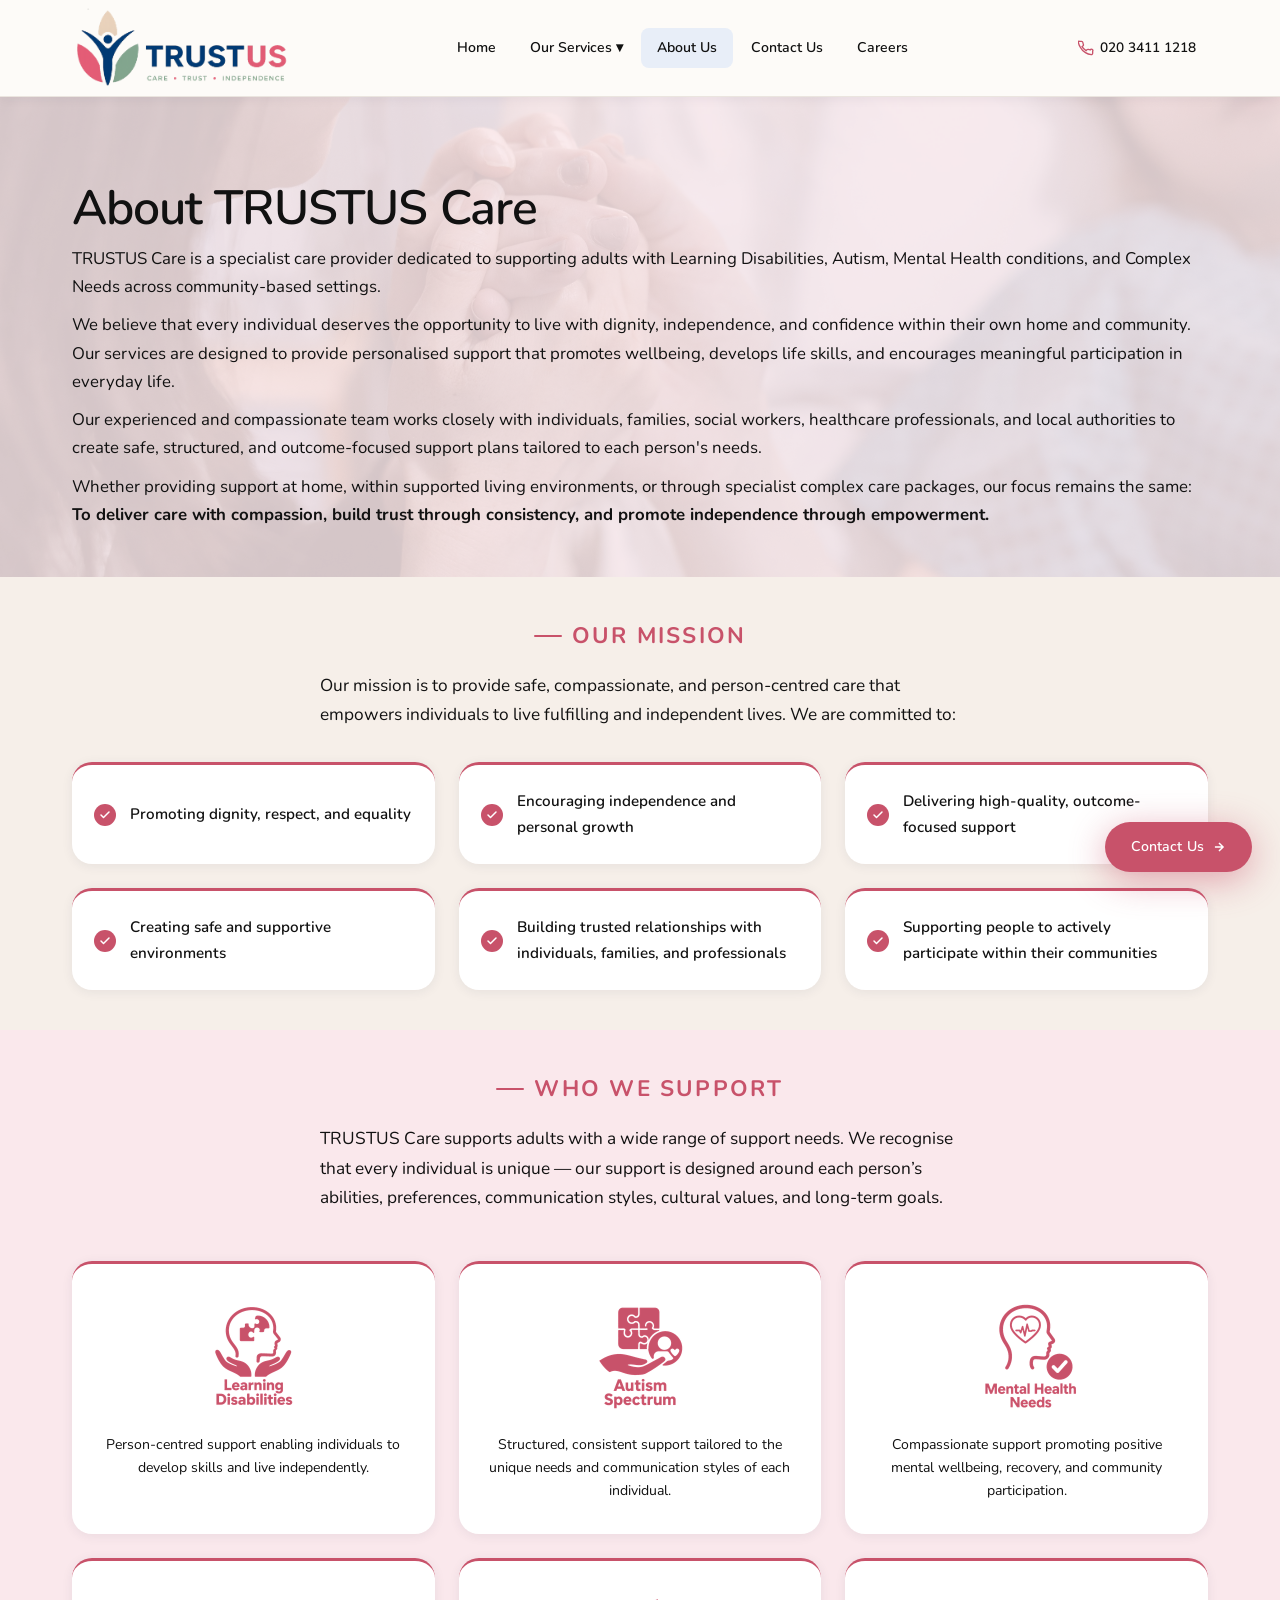
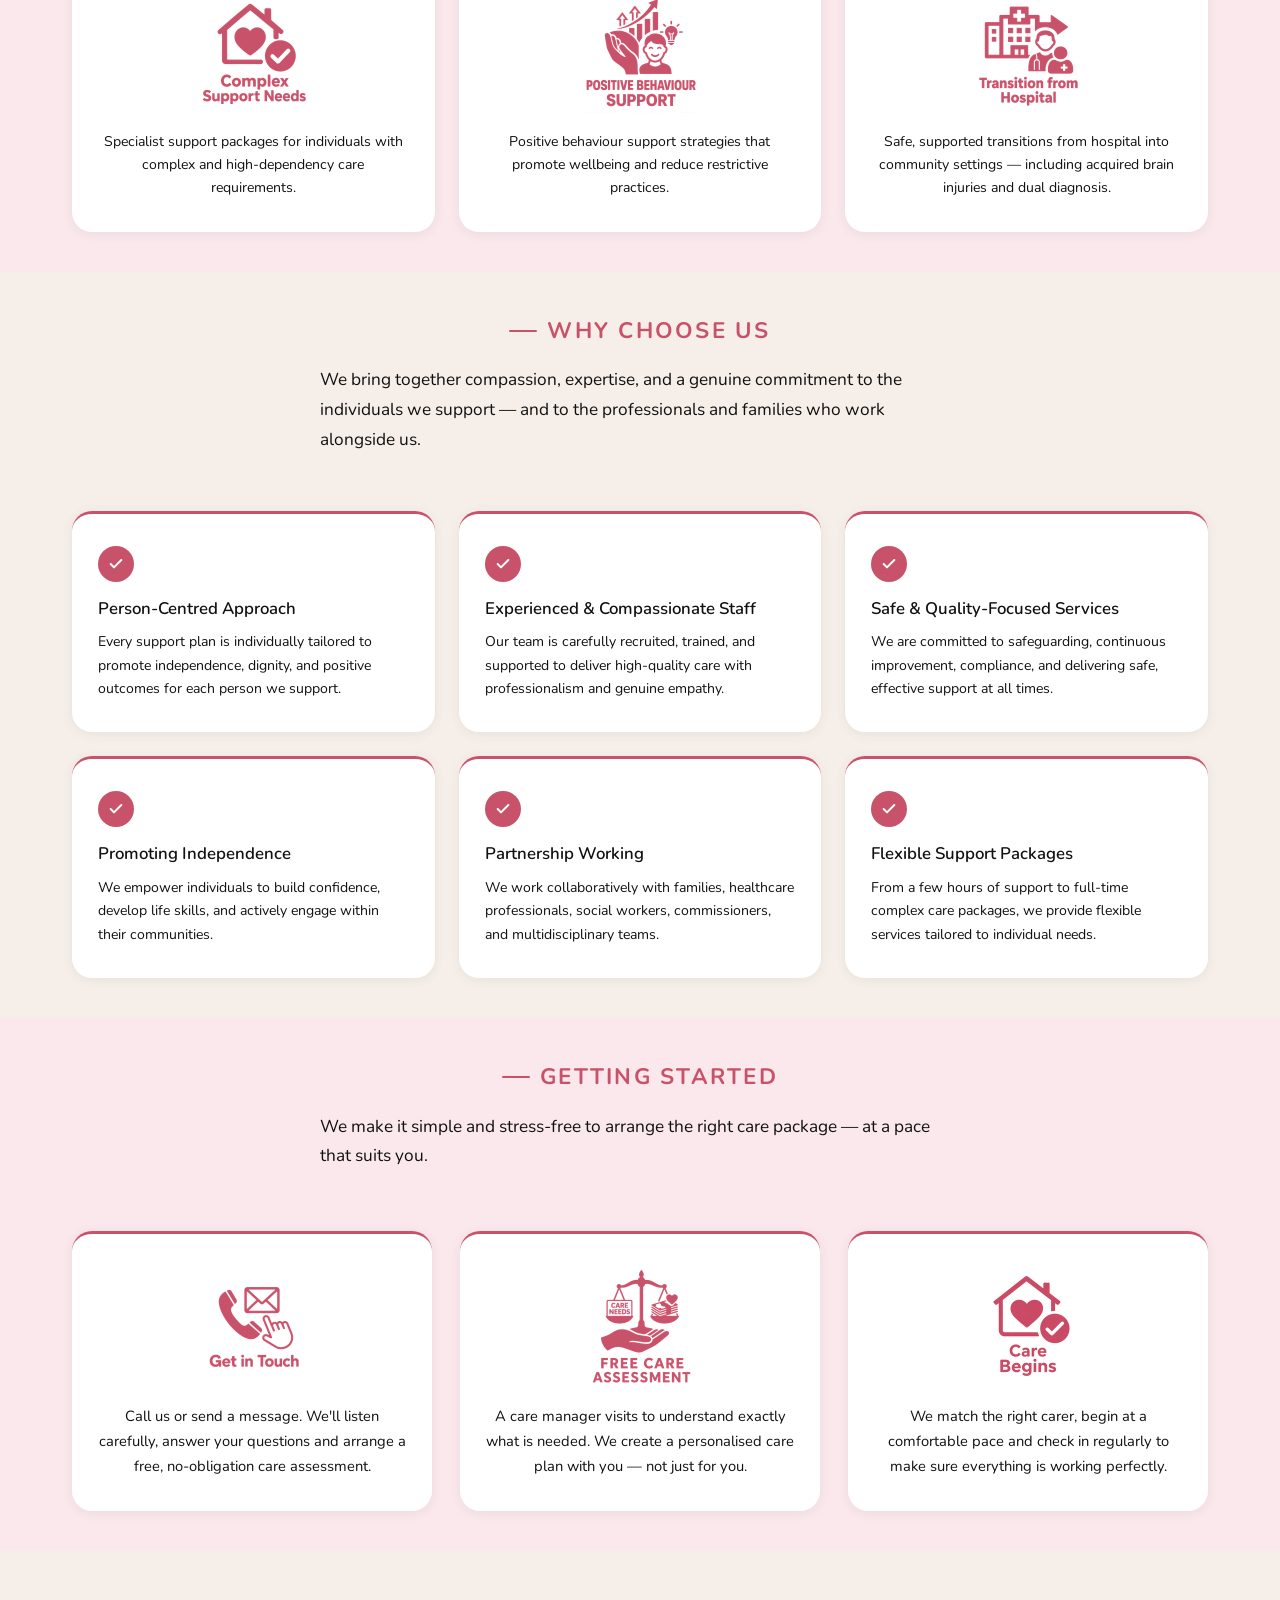
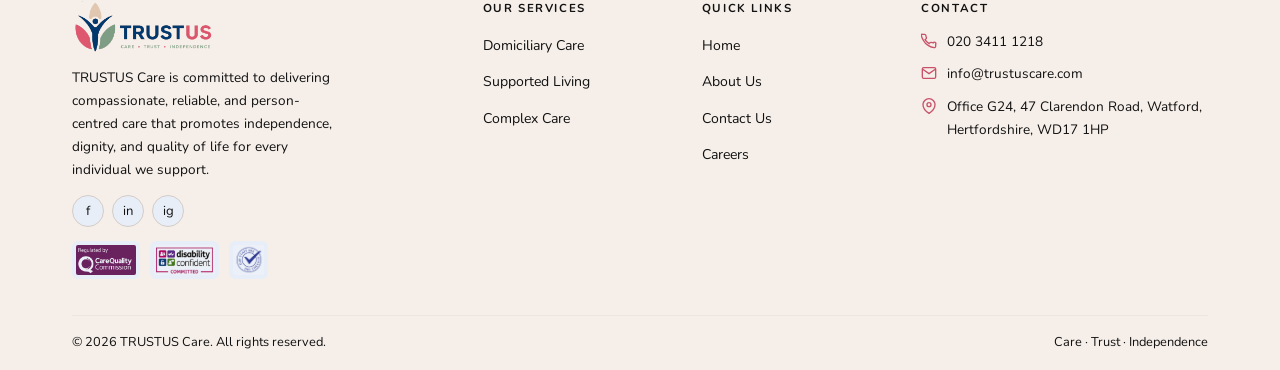
==== commit 53a2bb4f: "feat: add Careers page and update phone number to landline 020 3411 1218" ====
--- a/about-us.html
+++ b/about-us.html
@@ -29,11 +29,12 @@
       </li>
       <li><a href="about-us.html" class="active">About Us</a></li>
       <li><a href="contact-us.html">Contact Us</a></li>
+      <li><a href="careers.html">Careers</a></li>
     </ul>
     <div class="nav-actions">
-      <a class="nav-phone" href="tel:+44 7879 436849">
+      <a class="nav-phone" href="tel:02034111218">
         <svg width="16" height="16" fill="none" stroke="currentColor" stroke-width="2" viewBox="0 0 24 24"><path d="M22 16.92v3a2 2 0 01-2.18 2 19.79 19.79 0 01-8.63-3.07A19.5 19.5 0 013.4 10.81 19.79 19.79 0 01.33 2.22 2 2 0 012.31 2h3a2 2 0 012 1.72 12.84 12.84 0 00.7 2.81 2 2 0 01-.45 2.11L6.09 9.91a16 16 0 006 6l1.27-1.27a2 2 0 012.11-.45 12.84 12.84 0 002.81.7A2 2 0 0122 16.92z"/></svg>
-        +44 7879 436849
+        020 3411 1218
       </a>
       <button class="hamburger" id="hamburger" aria-label="Open menu"><span></span><span></span><span></span></button>
     </div>
@@ -56,9 +57,10 @@
     </div>
     <a href="about-us.html">About Us</a>
     <a href="contact-us.html">Contact Us</a>
+    <a href="careers.html">Careers</a>
   </nav>
   <div class="mobile-nav-actions">
-    <a href="tel:+44 7879 436849" class="btn-secondary btn-lg">Call Us Now</a>
+    <a href="tel:02034111218" class="btn-secondary btn-lg">Call Us Now</a>
   </div>
 </div>
 
@@ -231,6 +233,7 @@
           <li><a href="index.html">Home</a></li>
           <li><a href="about-us.html">About Us</a></li>
           <li><a href="contact-us.html">Contact Us</a></li>
+          <li><a href="careers.html">Careers</a></li>
         </ul>
       </div>
       <div class="footer-col">
@@ -238,7 +241,7 @@
         <div class="footer-contact">
           <div class="footer-contact-item">
             <svg width="16" height="16" fill="none" stroke="currentColor" stroke-width="2" viewBox="0 0 24 24"><path d="M22 16.92v3a2 2 0 01-2.18 2 19.79 19.79 0 01-8.63-3.07A19.5 19.5 0 013.4 10.81 19.79 19.79 0 01.33 2.22 2 2 0 012.31 2h3a2 2 0 012 1.72 12.84 12.84 0 00.7 2.81 2 2 0 01-.45 2.11L6.09 9.91a16 16 0 006 6l1.27-1.27a2 2 0 012.11-.45 12.84 12.84 0 002.81.7A2 2 0 0122 16.92z"/></svg>
-            <a href="tel:+44 7879 436849">+44 7879 436849</a>
+            <a href="tel:02034111218">020 3411 1218</a>
           </div>
           <div class="footer-contact-item">
             <svg width="16" height="16" fill="none" stroke="currentColor" stroke-width="2" viewBox="0 0 24 24"><path d="M4 4h16c1.1 0 2 .9 2 2v12c0 1.1-.9 2-2 2H4c-1.1 0-2-.9-2-2V6c0-1.1.9-2 2-2z"/><polyline points="22,6 12,13 2,6"/></svg>
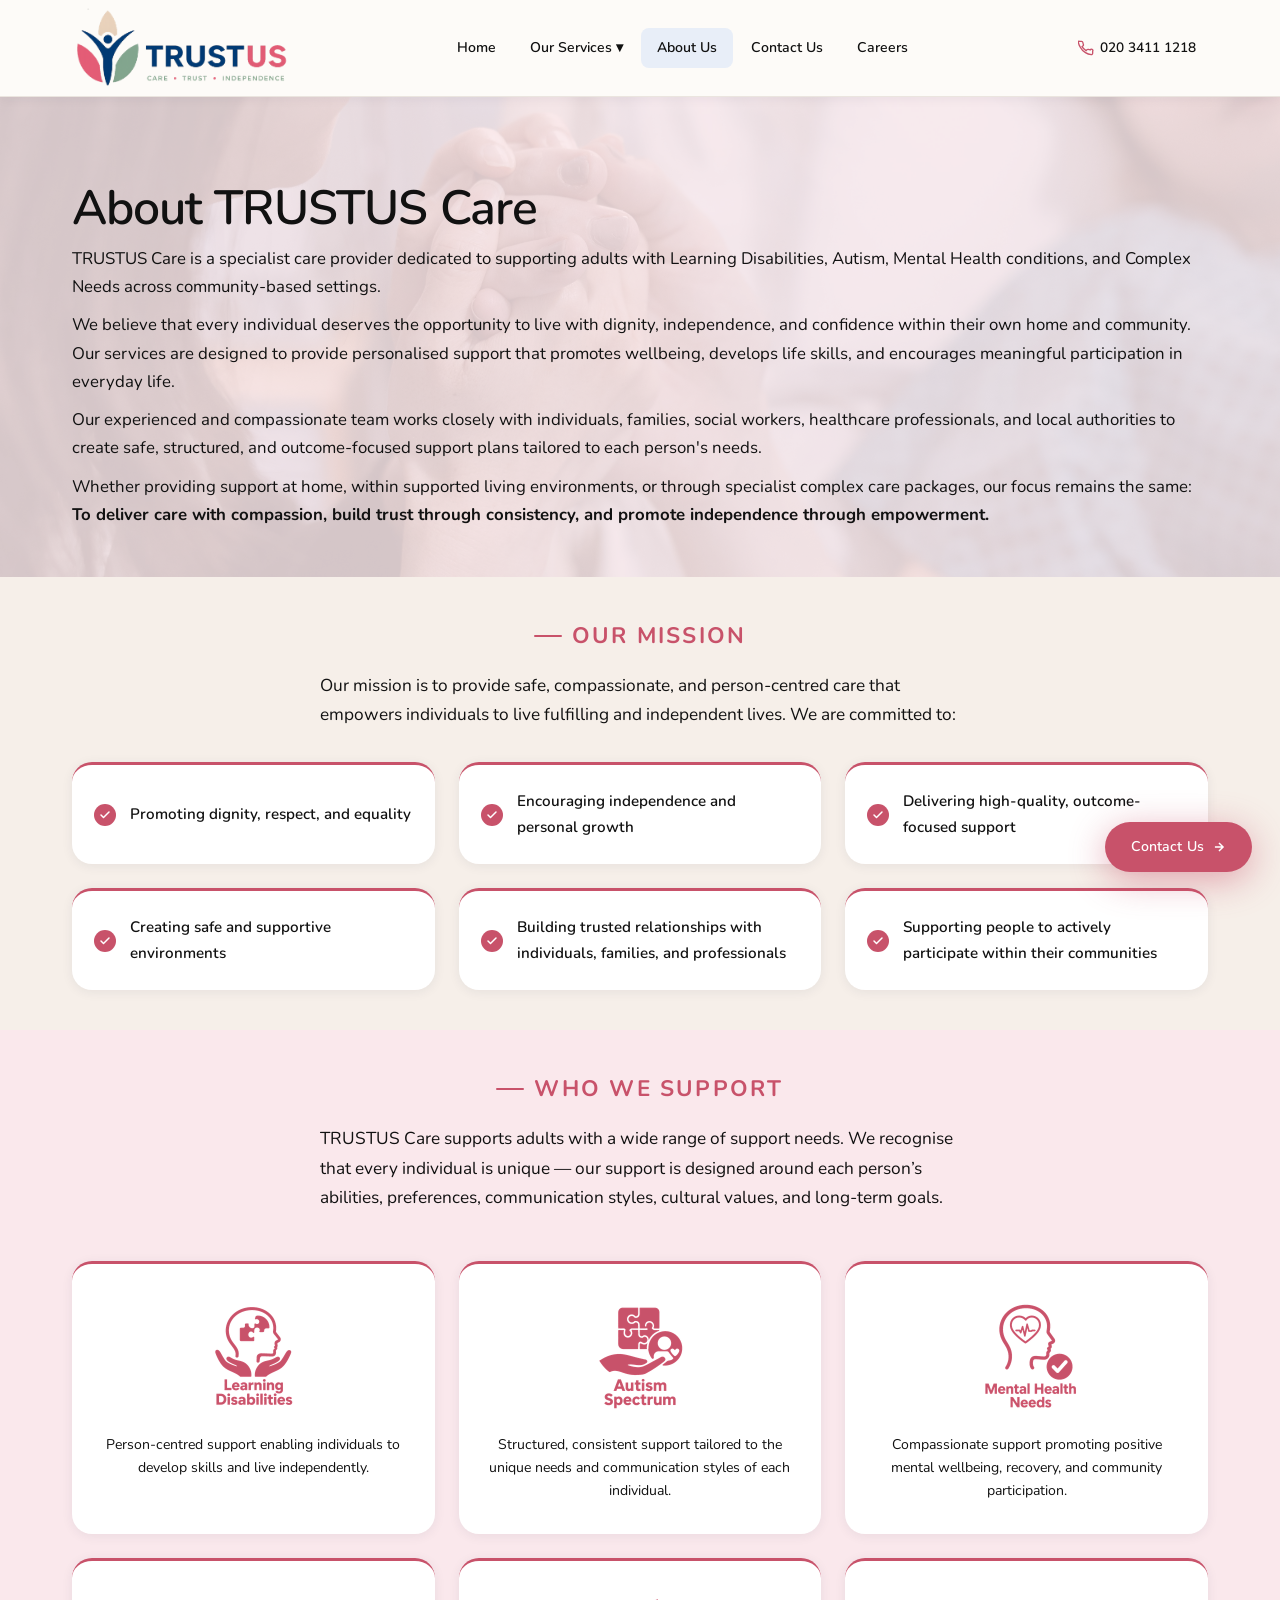
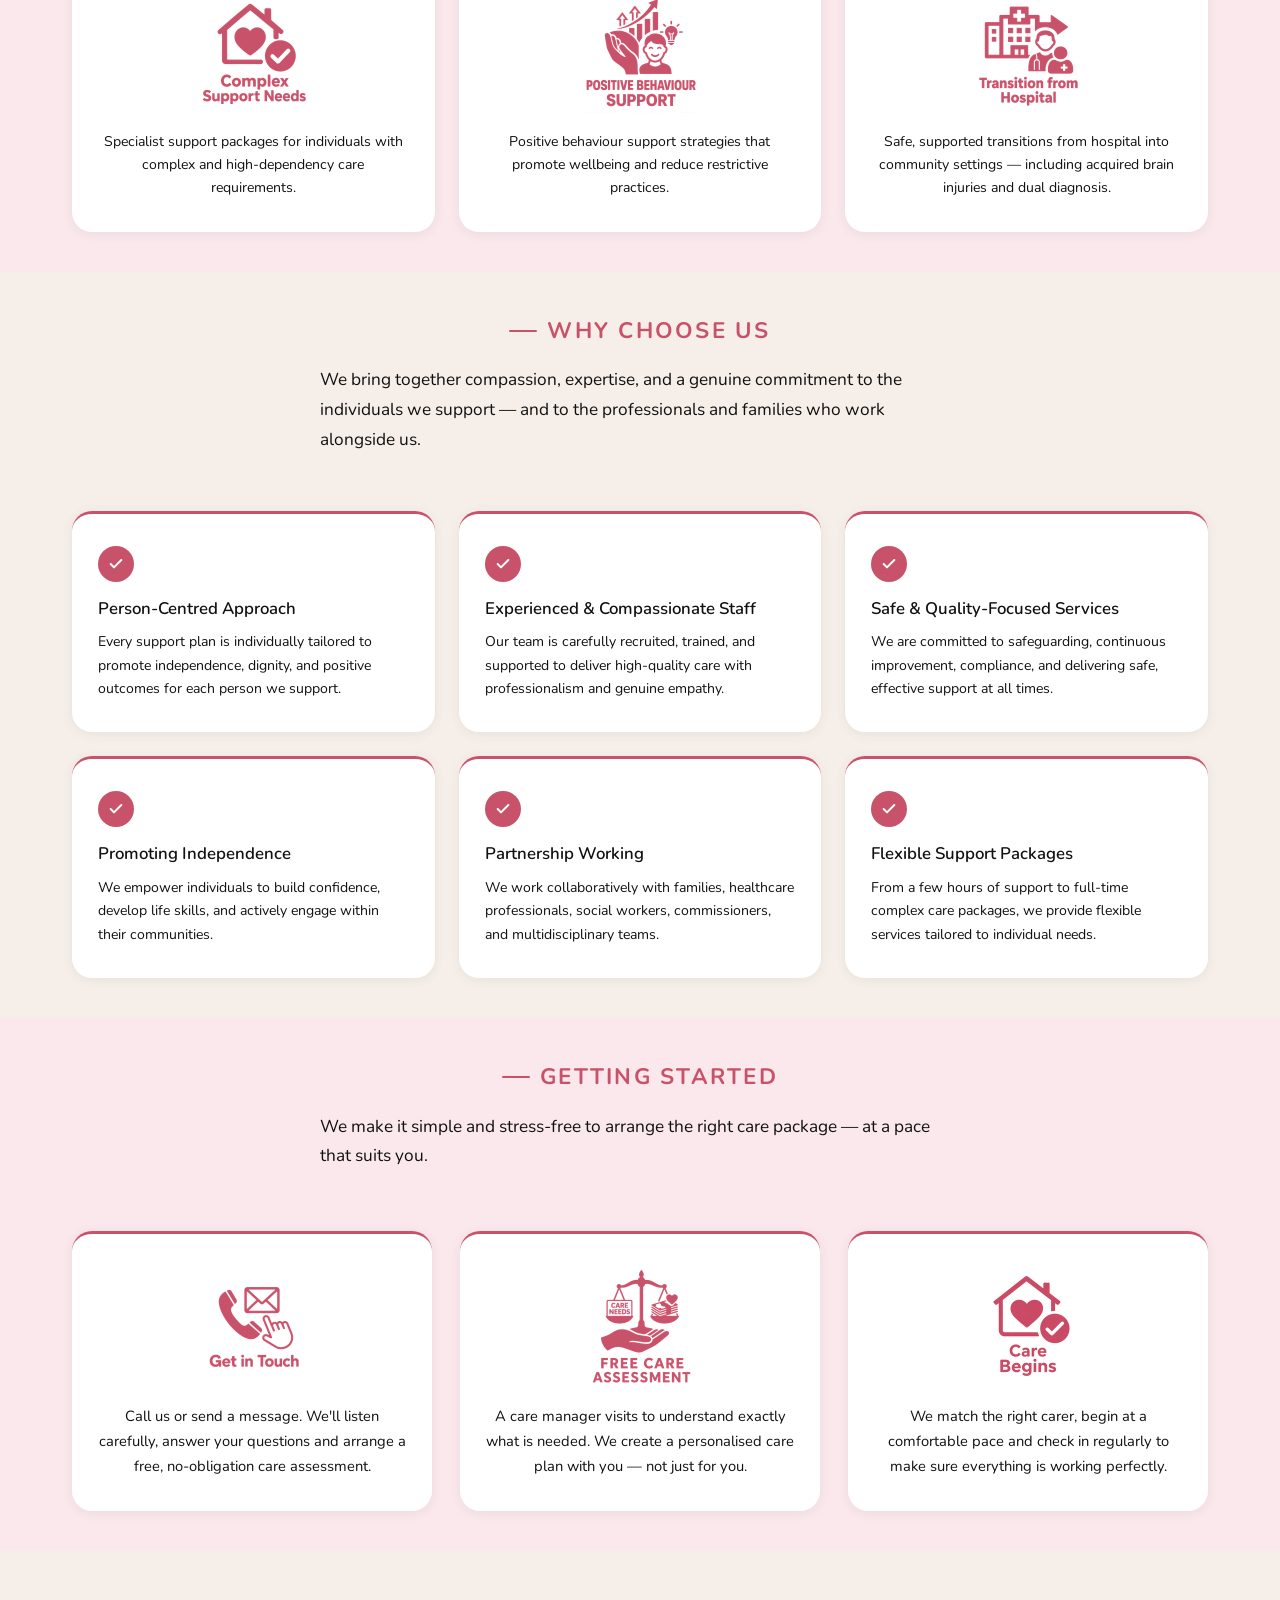
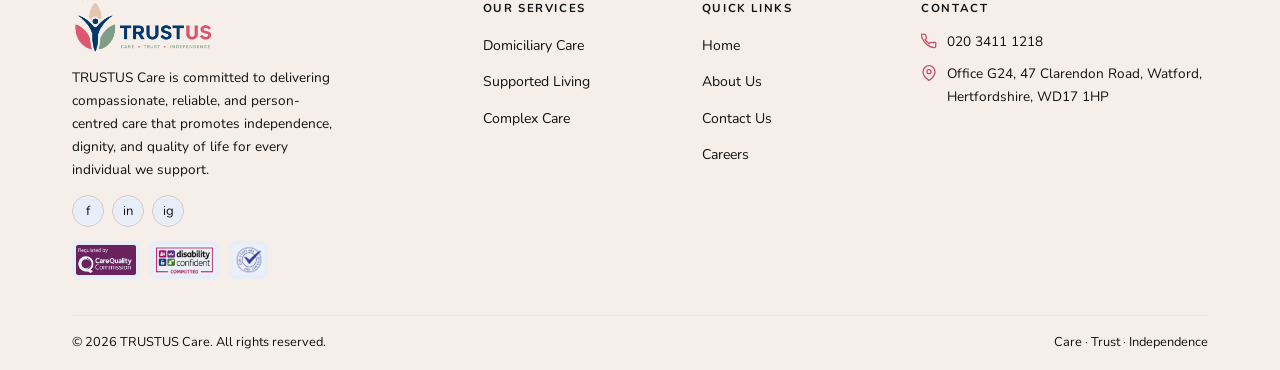
==== commit d2a82ee6: "remove email address from all pages" ====
--- a/about-us.html
+++ b/about-us.html
@@ -244,10 +244,6 @@
             <a href="tel:02034111218">020 3411 1218</a>
           </div>
           <div class="footer-contact-item">
-            <svg width="16" height="16" fill="none" stroke="currentColor" stroke-width="2" viewBox="0 0 24 24"><path d="M4 4h16c1.1 0 2 .9 2 2v12c0 1.1-.9 2-2 2H4c-1.1 0-2-.9-2-2V6c0-1.1.9-2 2-2z"/><polyline points="22,6 12,13 2,6"/></svg>
-            <a href="mailto:info@trustuscare.com">info@trustuscare.com</a>
-          </div>
-          <div class="footer-contact-item">
             <svg width="16" height="16" fill="none" stroke="currentColor" stroke-width="2" viewBox="0 0 24 24"><path d="M21 10c0 7-9 13-9 13s-9-6-9-13a9 9 0 0118 0z"/><circle cx="12" cy="10" r="3"/></svg>
             <span>Office G24, 47 Clarendon Road, Watford, Hertfordshire, WD17 1HP</span>
           </div>
--- a/css/styles.css
+++ b/css/styles.css
@@ -753,6 +753,7 @@
 .contact-form-wrap .form-group select:focus,
 .contact-form-wrap .form-group textarea:focus { outline: none; border-color: var(--terracotta); }
 .contact-form-wrap .form-group textarea { resize: vertical; min-height: 130px; }
+.contact-form-wrap .form-group input[type="file"] { padding: 9px 12px; cursor: pointer; }
 
 .referral-block {
   background: var(--sage); padding: 44px;
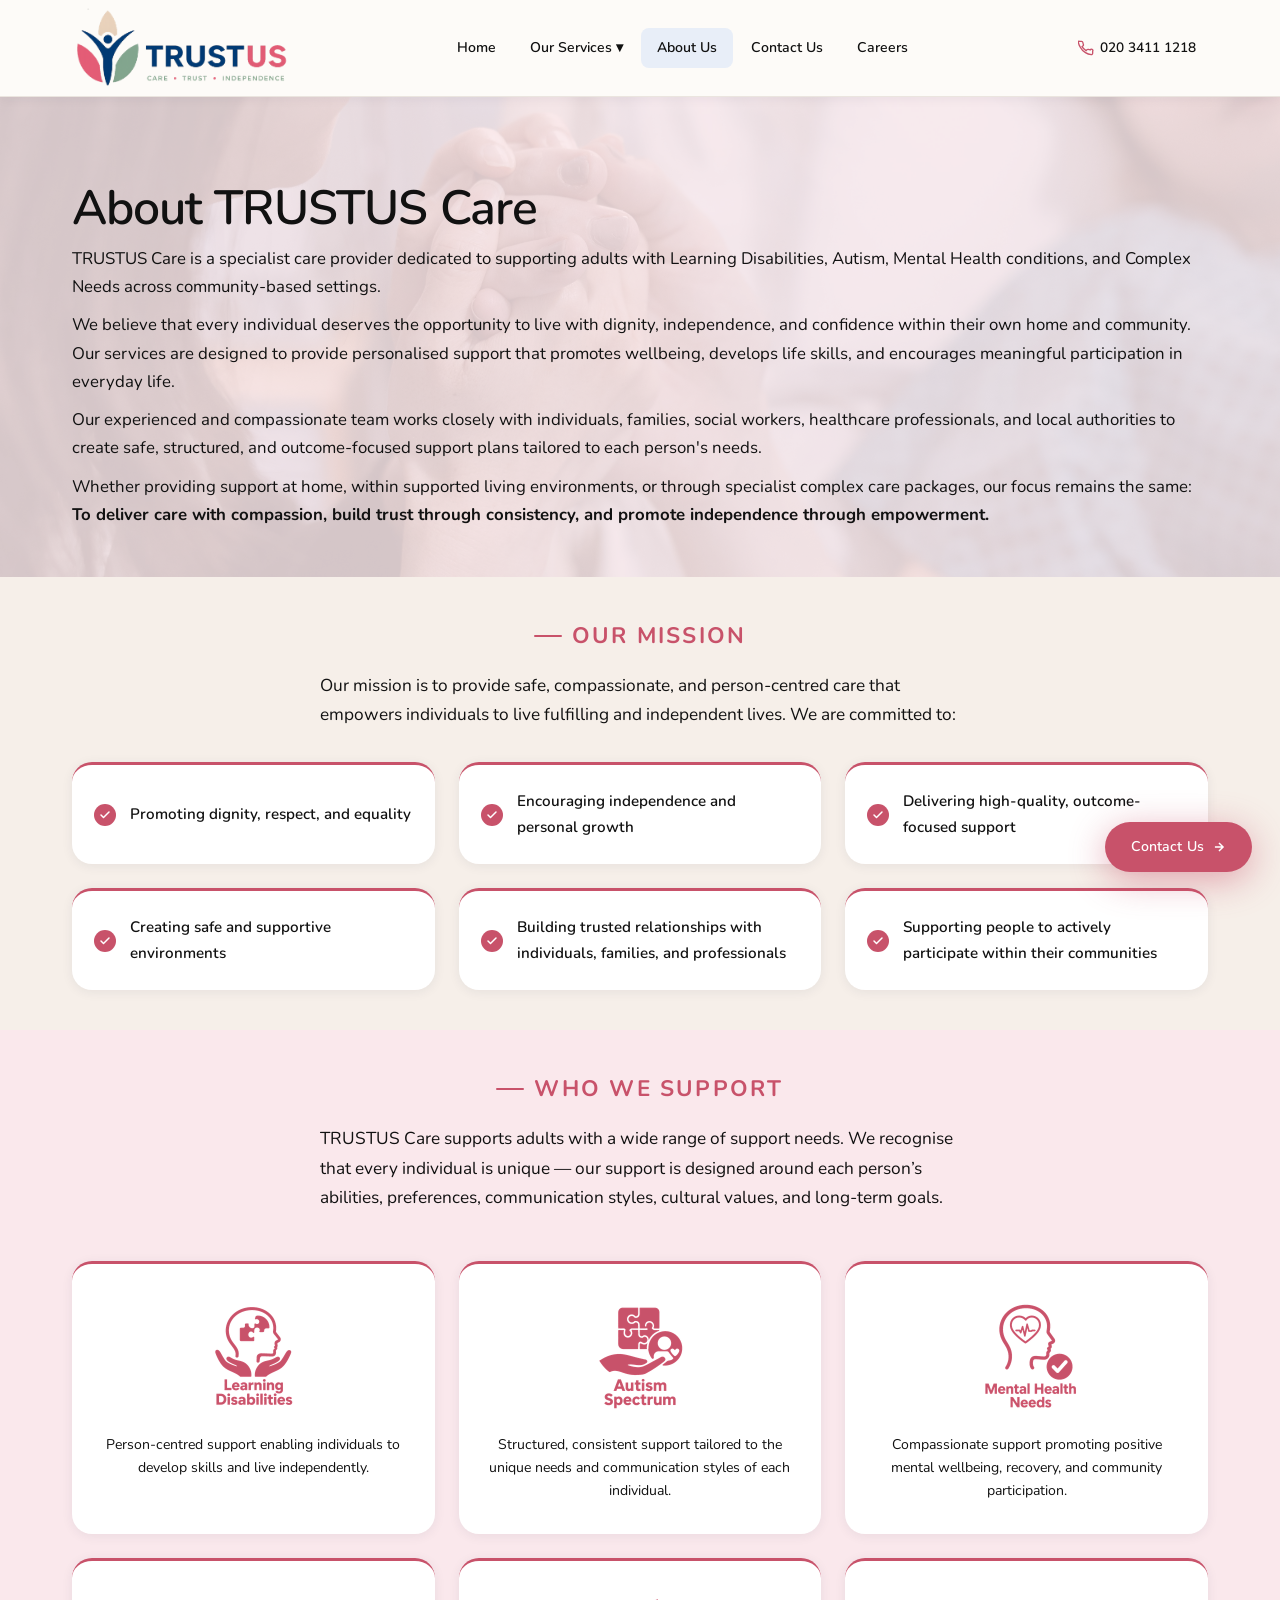
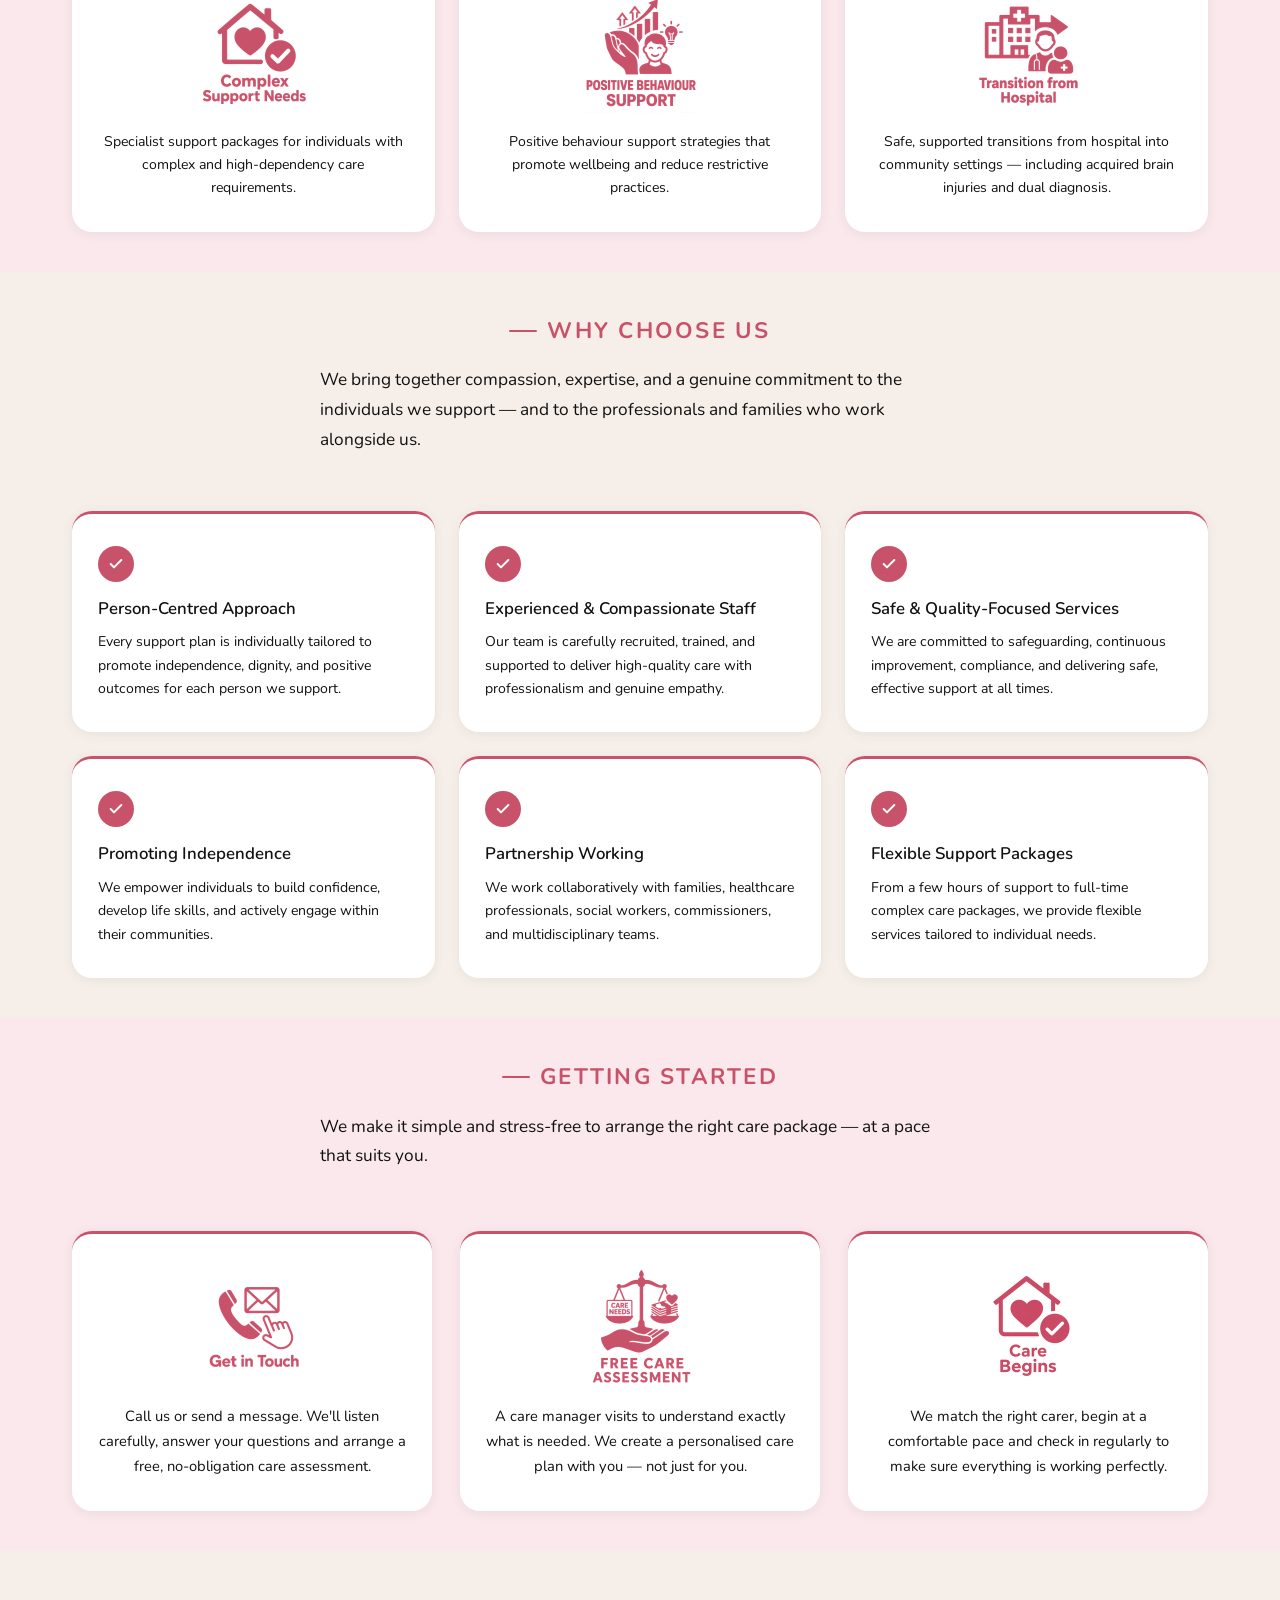
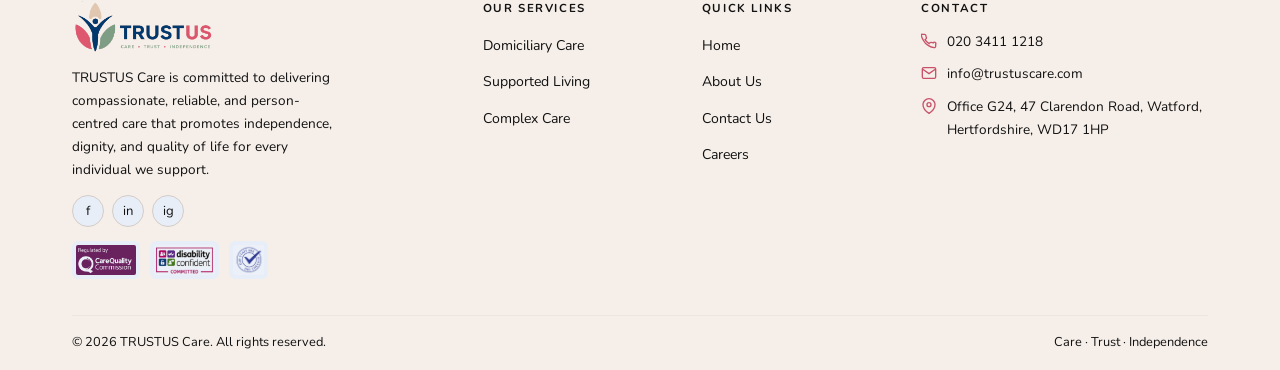
==== commit a0100d35: "restore email address to all 7 pages (footer + contact page body)" ====
--- a/about-us.html
+++ b/about-us.html
@@ -244,6 +244,10 @@
             <a href="tel:02034111218">020 3411 1218</a>
           </div>
           <div class="footer-contact-item">
+            <svg width="16" height="16" fill="none" stroke="currentColor" stroke-width="2" viewBox="0 0 24 24"><path d="M4 4h16c1.1 0 2 .9 2 2v12c0 1.1-.9 2-2 2H4c-1.1 0-2-.9-2-2V6c0-1.1.9-2 2-2z"/><polyline points="22,6 12,13 2,6"/></svg>
+            <a href="mailto:info@trustuscare.com">info@trustuscare.com</a>
+          </div>
+          <div class="footer-contact-item">
             <svg width="16" height="16" fill="none" stroke="currentColor" stroke-width="2" viewBox="0 0 24 24"><path d="M21 10c0 7-9 13-9 13s-9-6-9-13a9 9 0 0118 0z"/><circle cx="12" cy="10" r="3"/></svg>
             <span>Office G24, 47 Clarendon Road, Watford, Hertfordshire, WD17 1HP</span>
           </div>
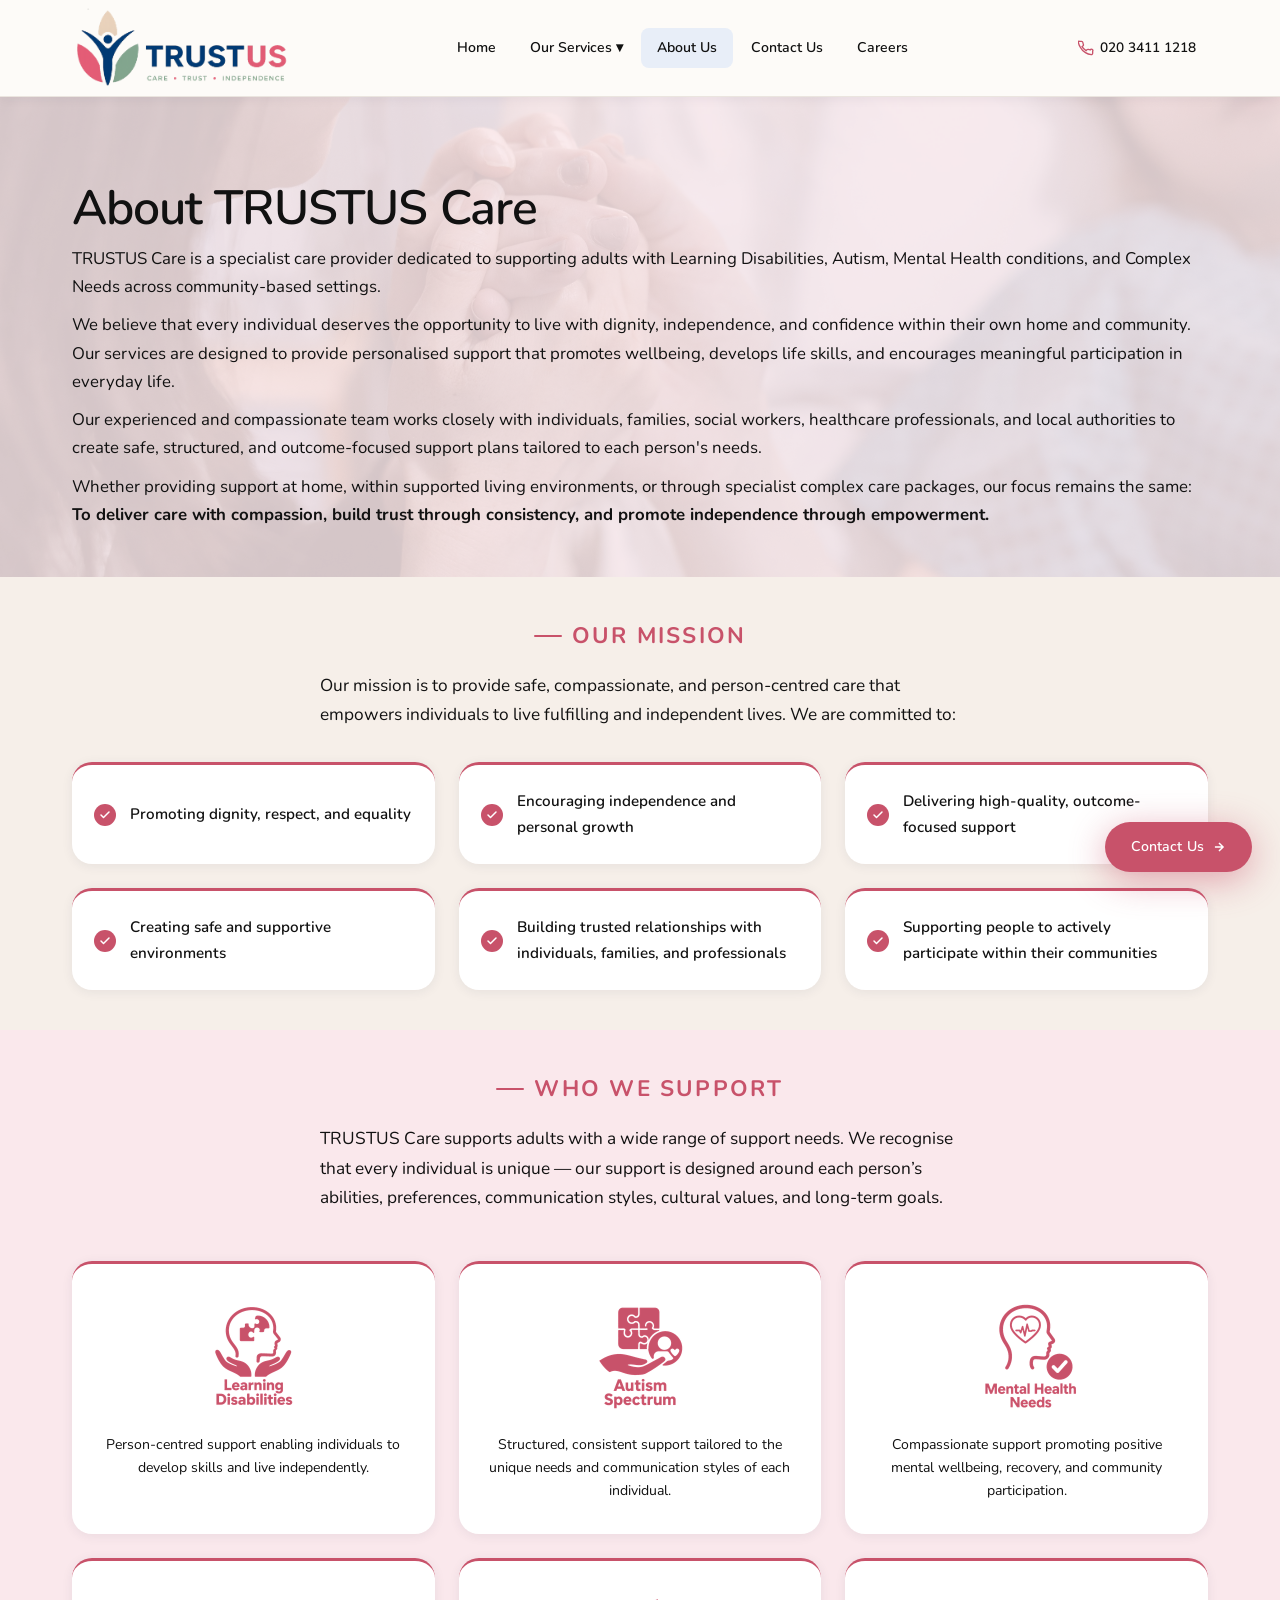
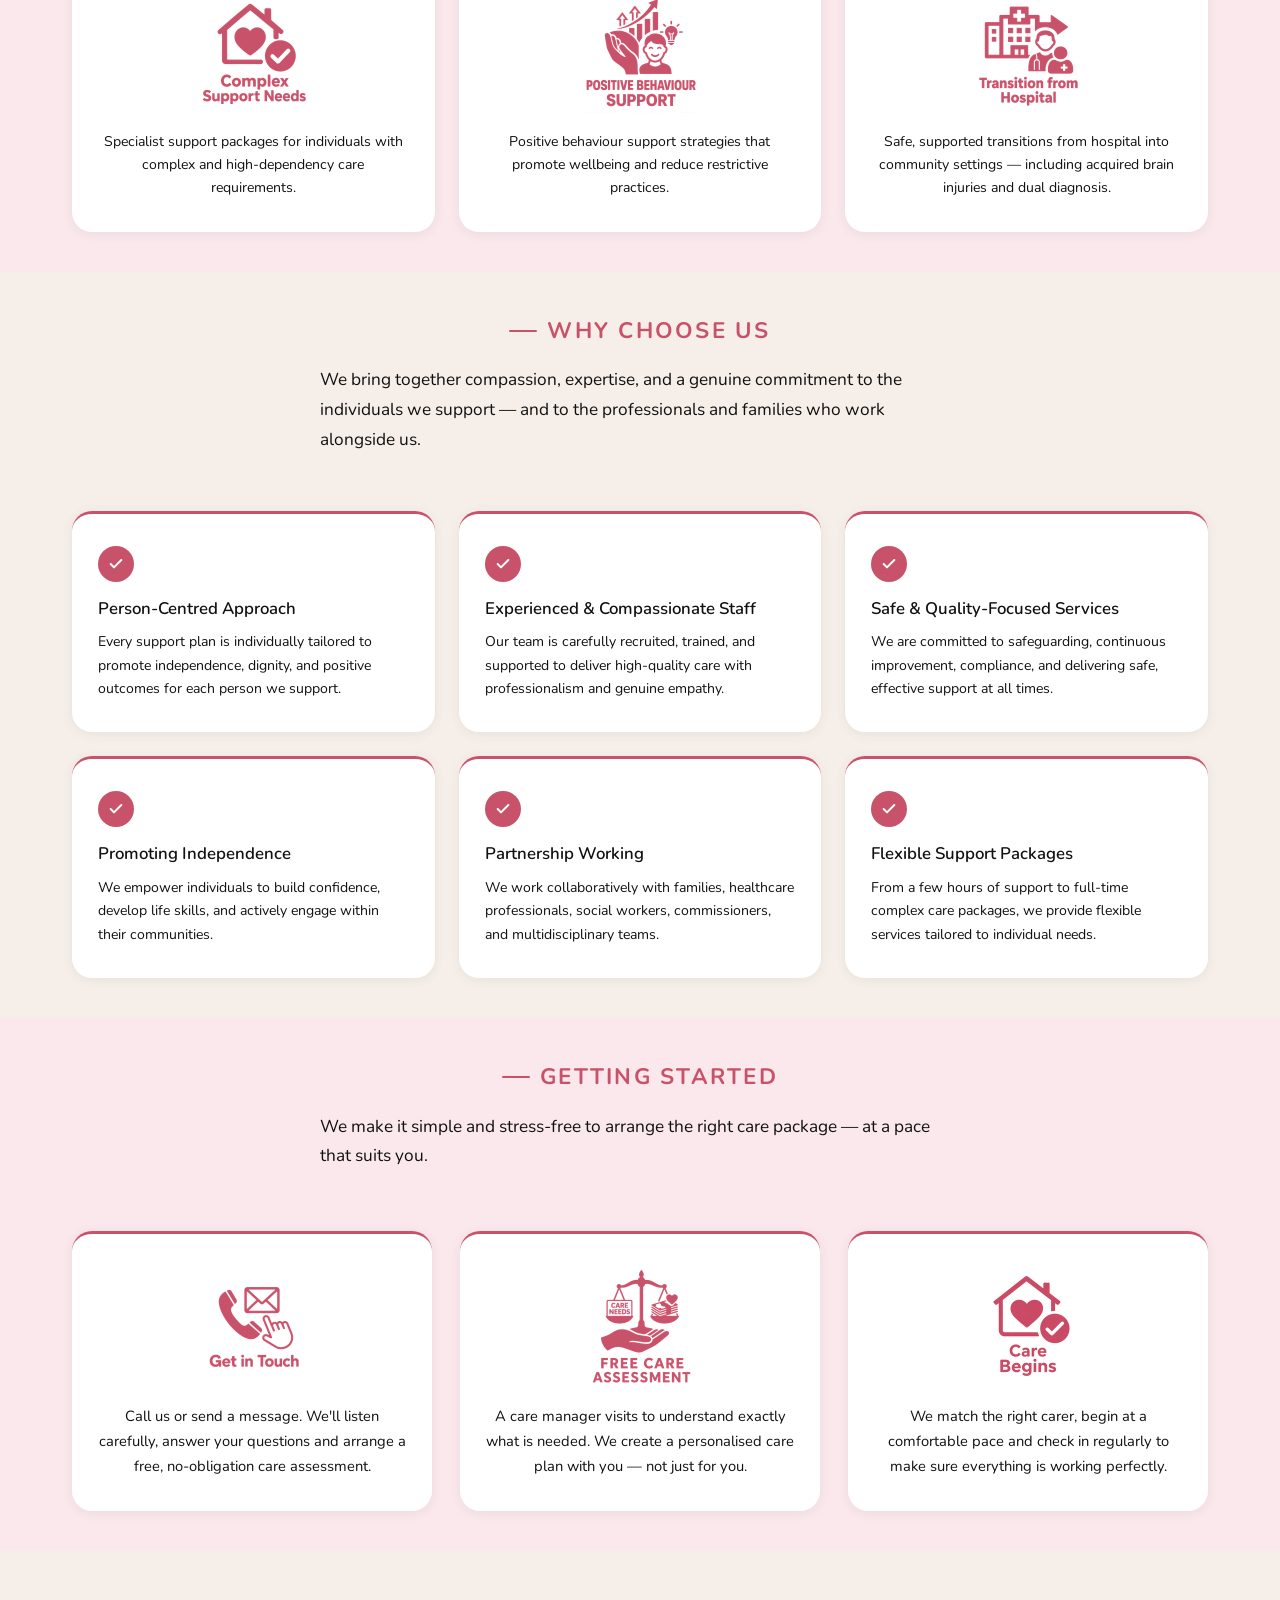
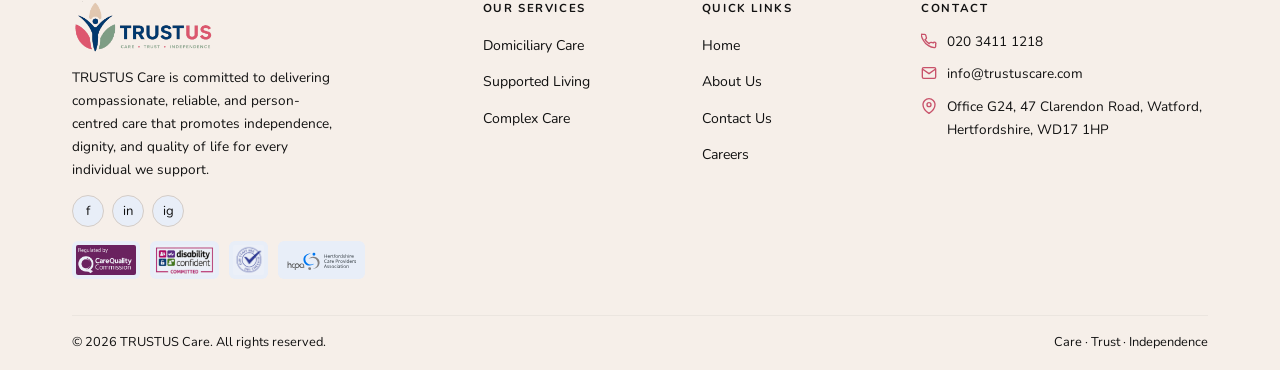
==== commit 50f02266: "feat: add accreditation badge to footer across all pages" ====
--- a/about-us.html
+++ b/about-us.html
@@ -16,20 +16,20 @@
 <!-- NAV -->
 <nav class="nav">
   <div class="nav-inner">
-    <a class="nav-logo" href="index.html"><img src="images/logo.png" alt="TRUSTUS Care"></a>
+    <a class="nav-logo" href="/"><img src="images/logo.png" alt="TRUSTUS Care"></a>
     <ul class="nav-links">
-      <li><a href="index.html">Home</a></li>
+      <li><a href="/">Home</a></li>
       <li class="has-dropdown">
         <button>Our Services &#9662;</button>
         <div class="dropdown-menu">
-          <a href="domiciliary-care.html">Domiciliary Care</a>
-          <a href="supported-living.html">Supported Living</a>
-          <a href="complex-care.html">Complex Care</a>
+          <a href="domiciliary-care">Domiciliary Care</a>
+          <a href="supported-living">Supported Living</a>
+          <a href="complex-care">Complex Care</a>
         </div>
       </li>
-      <li><a href="about-us.html" class="active">About Us</a></li>
-      <li><a href="contact-us.html">Contact Us</a></li>
-      <li><a href="careers.html">Careers</a></li>
+      <li><a href="about-us" class="active">About Us</a></li>
+      <li><a href="contact-us">Contact Us</a></li>
+      <li><a href="careers">Careers</a></li>
     </ul>
     <div class="nav-actions">
       <a class="nav-phone" href="tel:02034111218">
@@ -48,16 +48,16 @@
     <button class="mobile-nav-close" id="mobileClose">&times;</button>
   </div>
   <nav class="mobile-nav-links">
-    <a href="index.html">Home</a>
+    <a href="/">Home</a>
     <button id="mobileServicesBtn">Our Services &#9662;</button>
     <div class="mobile-submenu" id="mobileSubmenu">
-      <a href="domiciliary-care.html">Domiciliary Care</a>
-      <a href="supported-living.html">Supported Living</a>
-      <a href="complex-care.html">Complex Care</a>
-    </div>
-    <a href="about-us.html">About Us</a>
-    <a href="contact-us.html">Contact Us</a>
-    <a href="careers.html">Careers</a>
+      <a href="domiciliary-care">Domiciliary Care</a>
+      <a href="supported-living">Supported Living</a>
+      <a href="complex-care">Complex Care</a>
+    </div>
+    <a href="about-us">About Us</a>
+    <a href="contact-us">Contact Us</a>
+    <a href="careers">Careers</a>
   </nav>
   <div class="mobile-nav-actions">
     <a href="tel:02034111218" class="btn-secondary btn-lg">Call Us Now</a>
@@ -217,23 +217,24 @@
           <img src="images/badge-cqc.png" alt="Regulated by Care Quality Commission" class="footer-badge">
           <img src="images/badge-disability.png" alt="Disability Confident Committed" class="footer-badge">
           <img src="images/badge-dbs.png" alt="DBS Checked" class="footer-badge">
+          <img src="images/badge-accreditation.svg" alt="" class="footer-badge">
         </div>
       </div>
       <div class="footer-col">
         <h5>Our Services</h5>
         <ul>
-          <li><a href="domiciliary-care.html">Domiciliary Care</a></li>
-          <li><a href="supported-living.html">Supported Living</a></li>
-          <li><a href="complex-care.html">Complex Care</a></li>
+          <li><a href="domiciliary-care">Domiciliary Care</a></li>
+          <li><a href="supported-living">Supported Living</a></li>
+          <li><a href="complex-care">Complex Care</a></li>
         </ul>
       </div>
       <div class="footer-col">
         <h5>Quick Links</h5>
         <ul>
-          <li><a href="index.html">Home</a></li>
-          <li><a href="about-us.html">About Us</a></li>
-          <li><a href="contact-us.html">Contact Us</a></li>
-          <li><a href="careers.html">Careers</a></li>
+          <li><a href="/">Home</a></li>
+          <li><a href="about-us">About Us</a></li>
+          <li><a href="contact-us">Contact Us</a></li>
+          <li><a href="careers">Careers</a></li>
         </ul>
       </div>
       <div class="footer-col">
@@ -269,7 +270,7 @@
   <span class="lightbox-counter" id="lightboxCounter"></span>
 </div>
 
-<a href="contact-us.html" class="float-cta">Contact Us <svg width="14" height="14" fill="none" stroke="currentColor" stroke-width="2.5" viewBox="0 0 24 24"><path d="M5 12h14M12 5l7 7-7 7"/></svg></a>
+<a href="contact-us" class="float-cta">Contact Us <svg width="14" height="14" fill="none" stroke="currentColor" stroke-width="2.5" viewBox="0 0 24 24"><path d="M5 12h14M12 5l7 7-7 7"/></svg></a>
 <script src="js/main.js"></script>
 </body>
 </html>
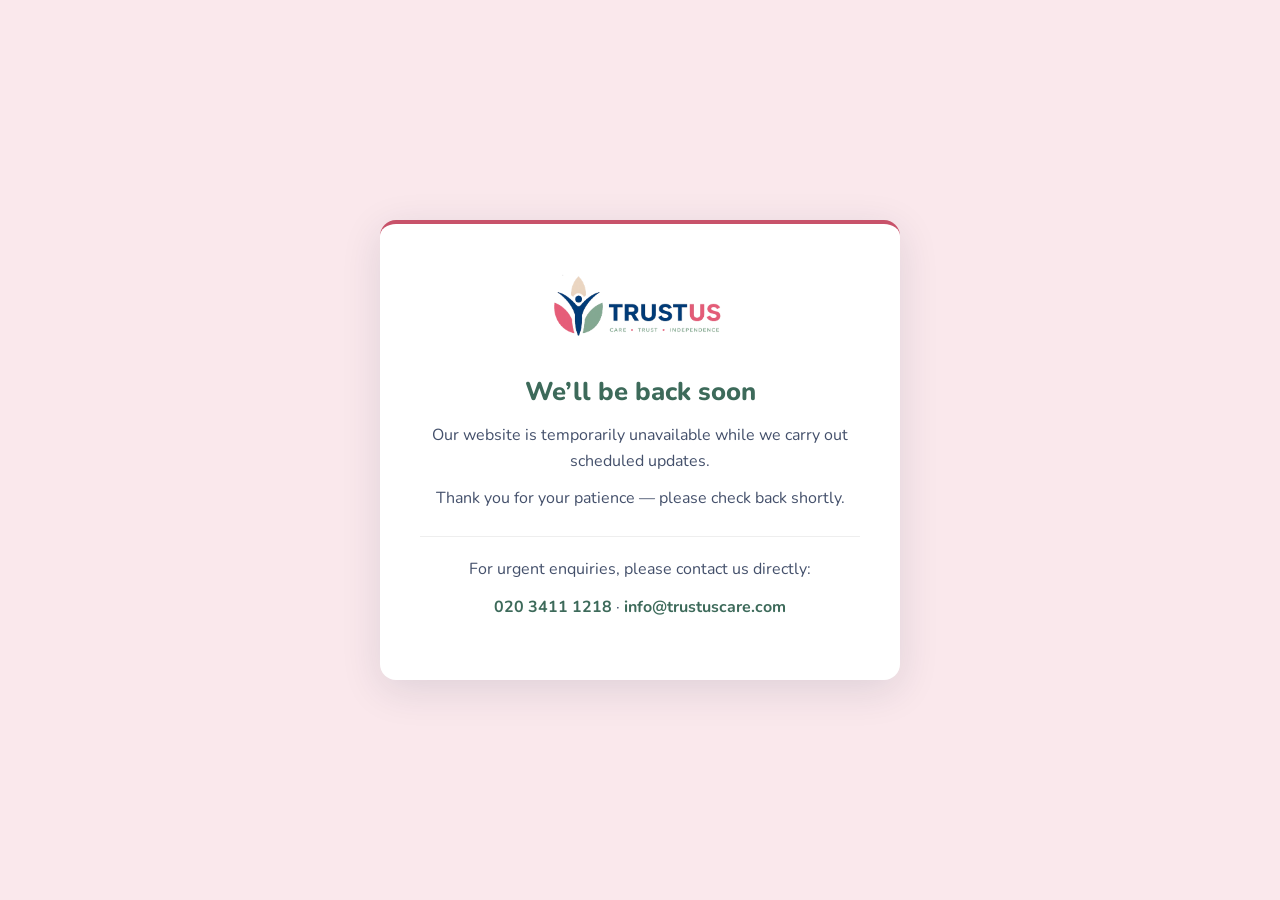
==== commit aa2510ba: "feat(maintenance): take site + job portal offline for one week Client (Sajid) requested a full one-w" ====
--- a/about-us.html
+++ b/about-us.html
@@ -1,277 +1,54 @@
 <!DOCTYPE html>
 <html lang="en">
 <head>
-  <meta charset="UTF-8">
-  <meta name="viewport" content="width=device-width, initial-scale=1.0">
-  <title>About Us &mdash; TRUSTUS Care</title>
-  <link rel="preconnect" href="https://fonts.googleapis.com">
-  <link rel="preconnect" href="https://fonts.gstatic.com" crossorigin>
-  <link href="https://fonts.googleapis.com/css2?family=Nunito:wght@300;400;500;600;700&display=swap" rel="stylesheet">
-  <link rel="icon" type="image/png" sizes="32x32" href="images/favicon-32.png">
-  <link rel="apple-touch-icon" sizes="180x180" href="images/favicon-180.png">
-  <link rel="stylesheet" href="css/styles.css?v=4">
+<meta charset="UTF-8">
+<meta name="viewport" content="width=device-width, initial-scale=1.0">
+<meta name="robots" content="noindex, nofollow">
+<meta name="referrer" content="no-referrer">
+<title>TRUSTUS Care &mdash; Temporarily Unavailable</title>
+<link rel="icon" type="image/png" sizes="32x32" href="images/favicon-32.png">
+<link rel="apple-touch-icon" sizes="180x180" href="images/favicon-180.png">
+<link href="https://fonts.googleapis.com/css2?family=Nunito:wght@400;600;700;800&display=swap" rel="stylesheet">
+<style>
+  * { margin:0; padding:0; box-sizing:border-box; }
+  body {
+    font-family:'Nunito', sans-serif;
+    background:#FAE8EC;
+    color:#1C2B4A;
+    min-height:100vh;
+    display:flex;
+    align-items:center;
+    justify-content:center;
+    padding:24px;
+  }
+  .card {
+    background:#FFFFFF;
+    border-radius:16px;
+    box-shadow:0 10px 40px rgba(28,43,74,0.12);
+    border-top:4px solid #C8526A;
+    max-width:520px;
+    width:100%;
+    padding:48px 40px;
+    text-align:center;
+  }
+  .card img { max-width:180px; margin-bottom:28px; }
+  h1 { font-size:1.6rem; font-weight:800; color:#3D6A5A; margin-bottom:14px; }
+  p { font-size:1rem; line-height:1.6; color:#44506b; margin-bottom:12px; }
+  .contact { margin-top:24px; padding-top:20px; border-top:1px solid #eee; font-size:0.95rem; }
+  .contact a { color:#3D6A5A; font-weight:700; text-decoration:none; }
+  .contact a:hover { text-decoration:underline; }
+</style>
 </head>
 <body>
-
-<!-- NAV -->
-<nav class="nav">
-  <div class="nav-inner">
-    <a class="nav-logo" href="/"><img src="images/logo.png" alt="TRUSTUS Care"></a>
-    <ul class="nav-links">
-      <li><a href="/">Home</a></li>
-      <li class="has-dropdown">
-        <button>Our Services &#9662;</button>
-        <div class="dropdown-menu">
-          <a href="domiciliary-care">Domiciliary Care</a>
-          <a href="supported-living">Supported Living</a>
-          <a href="complex-care">Complex Care</a>
-        </div>
-      </li>
-      <li><a href="about-us" class="active">About Us</a></li>
-      <li><a href="contact-us">Contact Us</a></li>
-      <li><a href="careers">Careers</a></li>
-    </ul>
-    <div class="nav-actions">
-      <a class="nav-phone" href="tel:02034111218">
-        <svg width="16" height="16" fill="none" stroke="currentColor" stroke-width="2" viewBox="0 0 24 24"><path d="M22 16.92v3a2 2 0 01-2.18 2 19.79 19.79 0 01-8.63-3.07A19.5 19.5 0 013.4 10.81 19.79 19.79 0 01.33 2.22 2 2 0 012.31 2h3a2 2 0 012 1.72 12.84 12.84 0 00.7 2.81 2 2 0 01-.45 2.11L6.09 9.91a16 16 0 006 6l1.27-1.27a2 2 0 012.11-.45 12.84 12.84 0 002.81.7A2 2 0 0122 16.92z"/></svg>
-        020 3411 1218
-      </a>
-      <button class="hamburger" id="hamburger" aria-label="Open menu"><span></span><span></span><span></span></button>
+  <div class="card">
+    <img src="images/logo.png" alt="TRUSTUS Care">
+    <h1>We&rsquo;ll be back soon</h1>
+    <p>Our website is temporarily unavailable while we carry out scheduled updates.</p>
+    <p>Thank you for your patience &mdash; please check back shortly.</p>
+    <div class="contact">
+      <p>For urgent enquiries, please contact us directly:</p>
+      <p><a href="tel:02034111218">020 3411 1218</a> &middot; <a href="mailto:info@trustuscare.com">info@trustuscare.com</a></p>
     </div>
   </div>
-</nav>
-
-<!-- MOBILE NAV -->
-<div class="mobile-nav" id="mobileNav">
-  <div class="mobile-nav-header">
-    <img src="images/logo.png" alt="TRUSTUS Care">
-    <button class="mobile-nav-close" id="mobileClose">&times;</button>
-  </div>
-  <nav class="mobile-nav-links">
-    <a href="/">Home</a>
-    <button id="mobileServicesBtn">Our Services &#9662;</button>
-    <div class="mobile-submenu" id="mobileSubmenu">
-      <a href="domiciliary-care">Domiciliary Care</a>
-      <a href="supported-living">Supported Living</a>
-      <a href="complex-care">Complex Care</a>
-    </div>
-    <a href="about-us">About Us</a>
-    <a href="contact-us">Contact Us</a>
-    <a href="careers">Careers</a>
-  </nav>
-  <div class="mobile-nav-actions">
-    <a href="tel:02034111218" class="btn-secondary btn-lg">Call Us Now</a>
-  </div>
-</div>
-
-<!-- PAGE HERO -->
-<section class="page-hero">
-  <div class="page-hero-slides">
-    <div class="page-hero-slide active" style="background-image:url('images/care-new6.jpg')"></div>
-    <div class="page-hero-slide" style="background-image:url('images/care-new7.jpg')"></div>
-    <div class="page-hero-slide" style="background-image:url('images/care-new8.jpg')"></div>
-  </div>
-  <div class="page-hero-overlay"></div>
-  <div class="page-hero-content">
-    <h1>About TRUSTUS Care</h1>
-    <p>TRUSTUS Care is a specialist care provider dedicated to supporting adults with Learning Disabilities, Autism, Mental Health conditions, and Complex Needs across community-based settings.</p>
-    <p>We believe that every individual deserves the opportunity to live with dignity, independence, and confidence within their own home and community. Our services are designed to provide personalised support that promotes wellbeing, develops life skills, and encourages meaningful participation in everyday life.</p>
-    <p>Our experienced and compassionate team works closely with individuals, families, social workers, healthcare professionals, and local authorities to create safe, structured, and outcome-focused support plans tailored to each person's needs.</p>
-    <p>Whether providing support at home, within supported living environments, or through specialist complex care packages, our focus remains the same: <strong>To deliver care with compassion, build trust through consistency, and promote independence through empowerment.</strong></p>
-  </div>
-</section>
-
-<!-- OUR MISSION -->
-<section class="section" style="background:var(--bg-soft);">
-  <div class="container">
-    <div class="section-header">
-      <span class="eyebrow">Our Mission</span>
-      <p>Our mission is to provide safe, compassionate, and person-centred care that empowers individuals to live fulfilling and independent lives. We are committed to:</p>
-    </div>
-    <div class="check-cards-grid" style="margin-top:32px;">
-      <div class="check-card">Promoting dignity, respect, and equality</div>
-      <div class="check-card">Encouraging independence and personal growth</div>
-      <div class="check-card">Delivering high-quality, outcome-focused support</div>
-      <div class="check-card">Creating safe and supportive environments</div>
-      <div class="check-card">Building trusted relationships with individuals, families, and professionals</div>
-      <div class="check-card">Supporting people to actively participate within their communities</div>
-    </div>
-  </div>
-</section>
-
-<!-- WHO WE SUPPORT -->
-<section class="section" style="background:var(--terracotta-soft);">
-  <div class="container">
-    <div class="section-header">
-      <span class="eyebrow">Who We Support</span>
-      <p>TRUSTUS Care supports adults with a wide range of support needs. We recognise that every individual is unique &mdash; our support is designed around each person&rsquo;s abilities, preferences, communication styles, cultural values, and long-term goals.</p>
-    </div>
-    <div class="support-grid" style="margin-top:48px;">
-      <div class="support-card">
-        <img src="images/icon-learning.png" alt="">
-        <p>Person-centred support enabling individuals to develop skills and live independently.</p>
-      </div>
-      <div class="support-card">
-        <img src="images/icon-autism.png" alt="">
-        <p>Structured, consistent support tailored to the unique needs and communication styles of each individual.</p>
-      </div>
-      <div class="support-card">
-        <img src="images/icon-mental-health.png" alt="">
-        <p>Compassionate support promoting positive mental wellbeing, recovery, and community participation.</p>
-      </div>
-      <div class="support-card">
-        <img src="images/icon-complex-support.png" alt="">
-        <p>Specialist support packages for individuals with complex and high-dependency care requirements.</p>
-      </div>
-      <div class="support-card">
-        <img src="images/icon-behaviour.png" alt="">
-        <p>Positive behaviour support strategies that promote wellbeing and reduce restrictive practices.</p>
-      </div>
-      <div class="support-card">
-        <img src="images/icon-transition.png" alt="">
-        <p>Safe, supported transitions from hospital into community settings &mdash; including acquired brain injuries and dual diagnosis.</p>
-      </div>
-    </div>
-  </div>
-</section>
-
-<!-- WHY CHOOSE US -->
-<section class="section" style="background:var(--bg-soft);">
-  <div class="container">
-    <div class="section-header">
-      <span class="eyebrow">Why Choose Us</span>
-      <p>We bring together compassion, expertise, and a genuine commitment to the individuals we support &mdash; and to the professionals and families who work alongside us.</p>
-    </div>
-    <div class="values-grid">
-      <div class="value-card">
-        <h4>Person-Centred Approach</h4>
-        <p>Every support plan is individually tailored to promote independence, dignity, and positive outcomes for each person we support.</p>
-      </div>
-      <div class="value-card">
-        <h4>Experienced &amp; Compassionate Staff</h4>
-        <p>Our team is carefully recruited, trained, and supported to deliver high-quality care with professionalism and genuine empathy.</p>
-      </div>
-      <div class="value-card">
-        <h4>Safe &amp; Quality-Focused Services</h4>
-        <p>We are committed to safeguarding, continuous improvement, compliance, and delivering safe, effective support at all times.</p>
-      </div>
-      <div class="value-card">
-        <h4>Promoting Independence</h4>
-        <p>We empower individuals to build confidence, develop life skills, and actively engage within their communities.</p>
-      </div>
-      <div class="value-card">
-        <h4>Partnership Working</h4>
-        <p>We work collaboratively with families, healthcare professionals, social workers, commissioners, and multidisciplinary teams.</p>
-      </div>
-      <div class="value-card">
-        <h4>Flexible Support Packages</h4>
-        <p>From a few hours of support to full-time complex care packages, we provide flexible services tailored to individual needs.</p>
-      </div>
-    </div>
-  </div>
-</section>
-
-
-
-<!-- GETTING STARTED -->
-<section class="section" style="background:var(--terracotta-soft);">
-  <div class="container">
-    <div class="section-header">
-      <span class="eyebrow">Getting Started</span>
-      <p>We make it simple and stress-free to arrange the right care package &mdash; at a pace that suits you.</p>
-    </div>
-    <div class="process-grid">
-      <div class="process-step">
-        <div class="step-num">1</div>
-        <div class="process-step-icon"><img src="images/icon-get-in-touch.png" alt=""></div>
-        <p>Call us or send a message. We'll listen carefully, answer your questions and arrange a free, no-obligation care assessment.</p>
-      </div>
-      <div class="process-step">
-        <div class="step-num">2</div>
-        <div class="process-step-icon"><img src="images/icon-free-assessment.png" alt=""></div>
-        <p>A care manager visits to understand exactly what is needed. We create a personalised care plan with you &mdash; not just for you.</p>
-      </div>
-      <div class="process-step">
-        <div class="step-num">3</div>
-        <div class="process-step-icon"><img src="images/icon-care-begins-2.png" alt=""></div>
-        <p>We match the right carer, begin at a comfortable pace and check in regularly to make sure everything is working perfectly.</p>
-      </div>
-    </div>
-  </div>
-</section>
-
-
-<!-- FOOTER -->
-<footer class="footer">
-  <div class="container">
-    <div class="footer-grid">
-      <div class="footer-brand">
-        <img src="images/logo.png" alt="TRUSTUS Care" class="footer-logo-img">
-        <p>TRUSTUS Care is committed to delivering compassionate, reliable, and person-centred care that promotes independence, dignity, and quality of life for every individual we support.</p>
-        <div class="social-links">
-          <a href="#" class="social-link" aria-label="Facebook">f</a>
-          <a href="#" class="social-link" aria-label="LinkedIn">in</a>
-          <a href="#" class="social-link" aria-label="Instagram">ig</a>
-        </div>
-        <div class="footer-badges">
-          <img src="images/badge-cqc.png" alt="Regulated by Care Quality Commission" class="footer-badge">
-          <img src="images/badge-disability.png" alt="Disability Confident Committed" class="footer-badge">
-          <img src="images/badge-dbs.png" alt="DBS Checked" class="footer-badge">
-          <img src="images/badge-accreditation.svg" alt="" class="footer-badge">
-        </div>
-      </div>
-      <div class="footer-col">
-        <h5>Our Services</h5>
-        <ul>
-          <li><a href="domiciliary-care">Domiciliary Care</a></li>
-          <li><a href="supported-living">Supported Living</a></li>
-          <li><a href="complex-care">Complex Care</a></li>
-        </ul>
-      </div>
-      <div class="footer-col">
-        <h5>Quick Links</h5>
-        <ul>
-          <li><a href="/">Home</a></li>
-          <li><a href="about-us">About Us</a></li>
-          <li><a href="contact-us">Contact Us</a></li>
-          <li><a href="careers">Careers</a></li>
-        </ul>
-      </div>
-      <div class="footer-col">
-        <h5>Contact</h5>
-        <div class="footer-contact">
-          <div class="footer-contact-item">
-            <svg width="16" height="16" fill="none" stroke="currentColor" stroke-width="2" viewBox="0 0 24 24"><path d="M22 16.92v3a2 2 0 01-2.18 2 19.79 19.79 0 01-8.63-3.07A19.5 19.5 0 013.4 10.81 19.79 19.79 0 01.33 2.22 2 2 0 012.31 2h3a2 2 0 012 1.72 12.84 12.84 0 00.7 2.81 2 2 0 01-.45 2.11L6.09 9.91a16 16 0 006 6l1.27-1.27a2 2 0 012.11-.45 12.84 12.84 0 002.81.7A2 2 0 0122 16.92z"/></svg>
-            <a href="tel:02034111218">020 3411 1218</a>
-          </div>
-          <div class="footer-contact-item">
-            <svg width="16" height="16" fill="none" stroke="currentColor" stroke-width="2" viewBox="0 0 24 24"><path d="M4 4h16c1.1 0 2 .9 2 2v12c0 1.1-.9 2-2 2H4c-1.1 0-2-.9-2-2V6c0-1.1.9-2 2-2z"/><polyline points="22,6 12,13 2,6"/></svg>
-            <a href="mailto:info@trustuscare.com">info@trustuscare.com</a>
-          </div>
-          <div class="footer-contact-item">
-            <svg width="16" height="16" fill="none" stroke="currentColor" stroke-width="2" viewBox="0 0 24 24"><path d="M21 10c0 7-9 13-9 13s-9-6-9-13a9 9 0 0118 0z"/><circle cx="12" cy="10" r="3"/></svg>
-            <span>Office G24, 47 Clarendon Road, Watford, Hertfordshire, WD17 1HP</span>
-          </div>
-        </div>
-      </div>
-    </div>
-    <div class="footer-bottom">
-      <p>&copy; 2026 TRUSTUS Care. All rights reserved.</p>
-      <p>Care &middot; Trust &middot; Independence</p>
-    </div>
-  </div>
-</footer>
-
-<div class="lightbox" id="lightbox">
-  <button class="lightbox-close" id="lightboxClose">&times;</button>
-  <button class="lightbox-prev" id="lightboxPrev">&#8249;</button>
-  <img class="lightbox-img" id="lightboxImg" src="" alt="">
-  <button class="lightbox-next" id="lightboxNext">&#8250;</button>
-  <span class="lightbox-counter" id="lightboxCounter"></span>
-</div>
-
-<a href="contact-us" class="float-cta">Contact Us <svg width="14" height="14" fill="none" stroke="currentColor" stroke-width="2.5" viewBox="0 0 24 24"><path d="M5 12h14M12 5l7 7-7 7"/></svg></a>
-<script src="js/main.js"></script>
 </body>
 </html>
-
